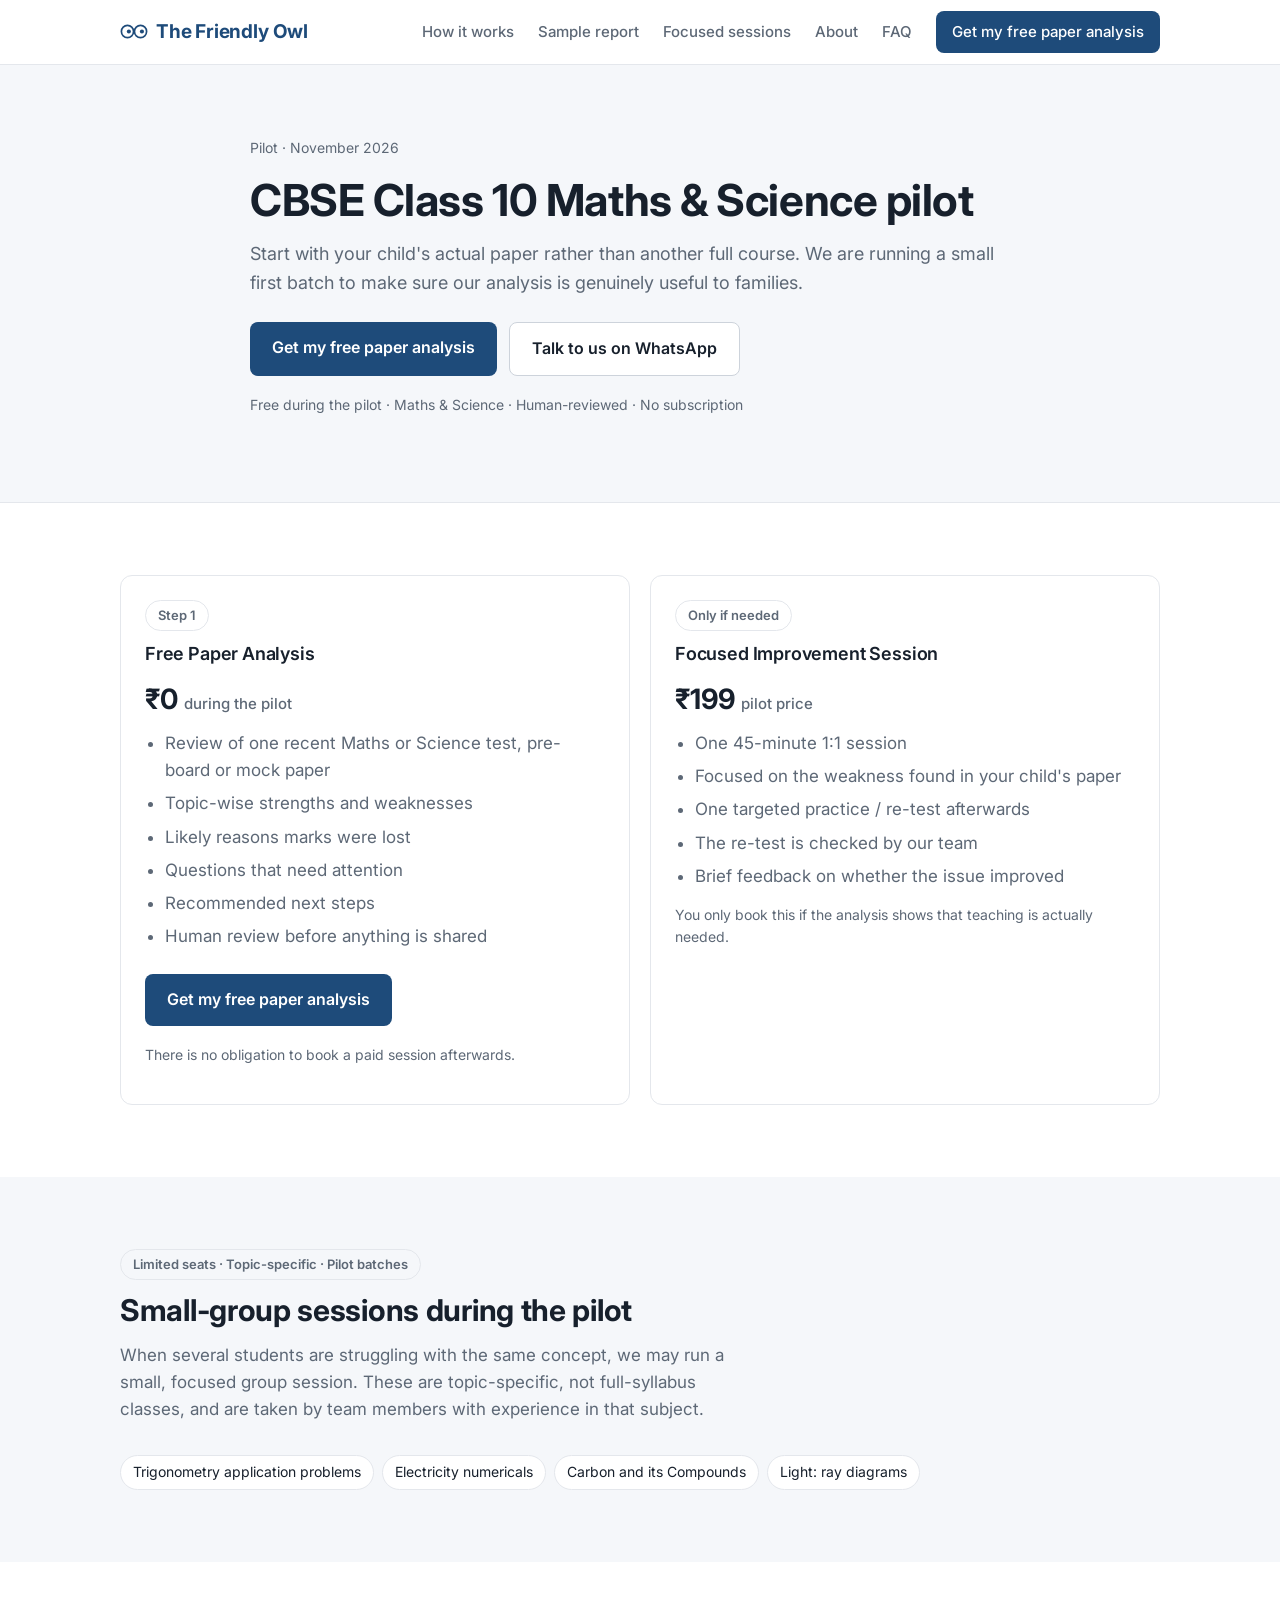
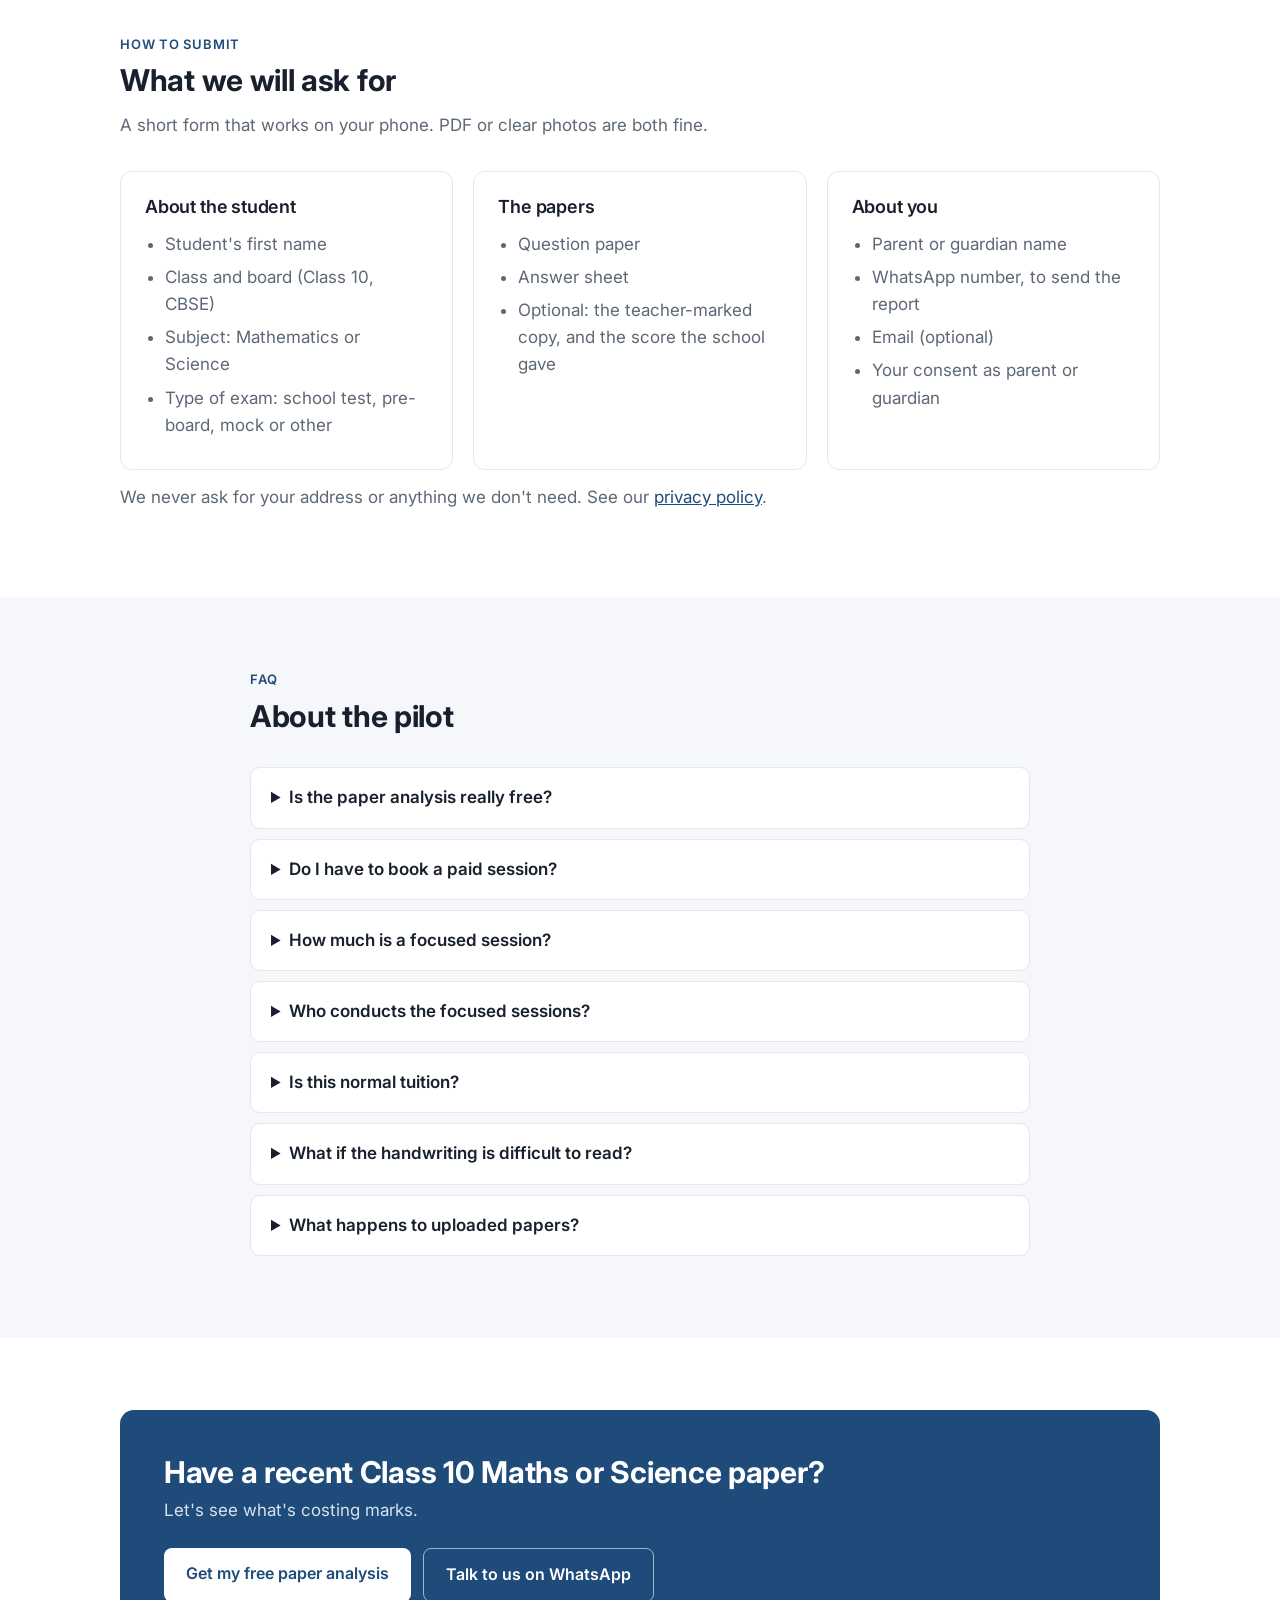
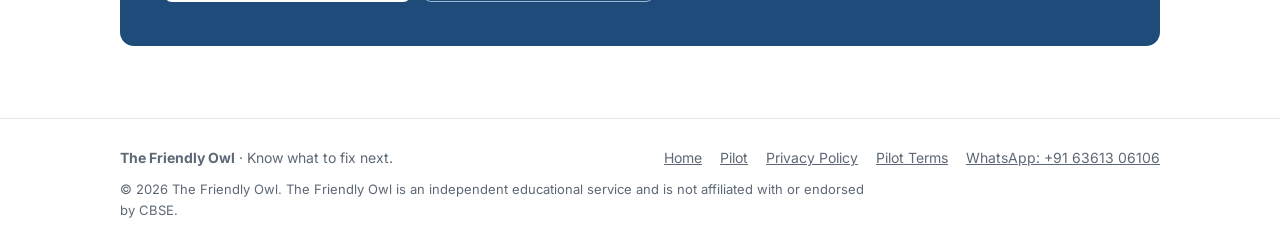
==== pilot.html @ 3ce5c3f9 "Show WhatsApp number in footer Co-Authored-By: Claude Opus 5.5 <noreply@anthropic.com> Claude-Sessio" ====
<!doctype html>
<html lang="en">
<head>
<meta charset="utf-8">
<meta name="viewport" content="width=device-width, initial-scale=1">
<title>CBSE Class 10 Pilot · The Friendly Owl</title>
<meta property="og:title" content="The Friendly Owl — CBSE Class 10 Maths &amp; Science pilot">
<meta property="og:description" content="Free human-reviewed paper analysis during the pilot, and a ₹199 focused session when teaching is needed.">
<meta name="twitter:card" content="summary">
<meta name="description" content="CBSE Class 10 Maths and Science pilot: free paper analysis, and a ₹199 focused improvement session when teaching is needed.">
<link rel="preconnect" href="https://fonts.googleapis.com">
<link href="https://fonts.googleapis.com/css2?family=Inter:wght@400;500;600;700&display=swap" rel="stylesheet">
<link rel="stylesheet" href="style.css">
</head>
<body>

<nav aria-label="Main">
  <div class="wrap">
    <a class="brand" href="index.html" aria-label="The Friendly Owl, home"><svg class="mark" viewBox="0 0 30 18" aria-hidden="true"><circle cx="8" cy="9" r="6.5"/><circle cx="22" cy="9" r="6.5"/><circle class="pupil" cx="9.5" cy="9" r="2.2"/><circle class="pupil" cx="23.5" cy="9" r="2.2"/></svg><span data-text="brand">The Friendly Owl</span></a>
    <div class="links">
      <a href="index.html#how">How it works</a>
      <a href="index.html#sample">Sample report</a>
      <a href="index.html#sessions">Focused sessions</a>
      <a href="index.html#about">About</a>
      <a href="index.html#faq">FAQ</a>
      <a class="btn btn-main" data-link="form" href="https://docs.google.com/forms/d/e/1FAIpQLSd7H9h8vQdZ05kHGxzQ58__gGJom7AU5RpTnGGtokOtcam-9w/viewform" target="_blank" rel="noopener">Get my free paper analysis</a>
    </div>
  </div>
</nav>

<header class="hero single">
  <div class="wrap">
    <div>
      <div class="meta">Pilot · November 2026</div>
      <h1>CBSE Class 10 Maths &amp; Science pilot</h1>
      <p class="lead">Start with your child's actual paper rather than another full course. We are running a small first batch to make sure our analysis is genuinely useful to families.</p>
      <div class="btns">
        <a class="btn btn-main" data-link="form" href="https://docs.google.com/forms/d/e/1FAIpQLSd7H9h8vQdZ05kHGxzQ58__gGJom7AU5RpTnGGtokOtcam-9w/viewform" target="_blank" rel="noopener">Get my free paper analysis</a>
        
        <a class="btn btn-plain" data-link="whatsapp" href="https://wa.me/916361306106">Talk to us on WhatsApp</a>
      </div>
      <p class="trustline">Free during the pilot · Maths &amp; Science · Human-reviewed · No subscription</p>
    </div>
  </div>
</header>

<section>
  <div class="wrap">
    <div class="grid" style="grid-template-columns:repeat(auto-fit,minmax(300px,1fr))">
      <div class="card offer">
        <span class="badge">Step 1</span>
        <h3>Free Paper Analysis</h3>
        <div class="price">₹0 <small>during the pilot</small></div>
        <ul>
          <li>Review of one recent Maths or Science test, pre-board or mock paper</li>
          <li>Topic-wise strengths and weaknesses</li>
          <li>Likely reasons marks were lost</li>
          <li>Questions that need attention</li>
          <li>Recommended next steps</li>
          <li>Human review before anything is shared</li>
        </ul>
        <div class="btns"><a class="btn btn-main" data-link="form" href="https://docs.google.com/forms/d/e/1FAIpQLSd7H9h8vQdZ05kHGxzQ58__gGJom7AU5RpTnGGtokOtcam-9w/viewform" target="_blank" rel="noopener">Get my free paper analysis</a></div>
        <p class="note">There is no obligation to book a paid session afterwards.</p>
      </div>
      <div class="card offer">
        <span class="badge">Only if needed</span>
        <h3>Focused Improvement Session</h3>
        <div class="price">₹199 <small>pilot price</small></div>
        <ul>
          <li>One 45-minute 1:1 session</li>
          <li>Focused on the weakness found in your child's paper</li>
          <li>One targeted practice / re-test afterwards</li>
          <li>The re-test is checked by our team</li>
          <li>Brief feedback on whether the issue improved</li>
        </ul>
        <p class="note">You only book this if the analysis shows that teaching is actually needed.</p>
      </div>
    </div>
  </div>
</section>

<section class="soft">
  <div class="wrap">
    <div class="section-head">
      <span class="badge">Limited seats · Topic-specific · Pilot batches</span>
      <h2>Small-group sessions during the pilot</h2>
      <p class="muted">When several students are struggling with the same concept, we may run a small, focused group session. These are topic-specific, not full-syllabus classes, and are taken by team members with experience in that subject.</p>
    </div>
    <div class="chips"><span>Trigonometry application problems</span><span>Electricity numericals</span><span>Carbon and its Compounds</span><span>Light: ray diagrams</span></div>
  </div>
</section>

<section>
  <div class="wrap">
    <div class="section-head">
      <div class="label">How to submit</div>
      <h2>What we will ask for</h2>
      <p class="muted">A short form that works on your phone. PDF or clear photos are both fine.</p>
    </div>
    <div class="grid" style="grid-template-columns:repeat(auto-fit,minmax(280px,1fr))">
      <div class="card"><h3>About the student</h3><ul><li>Student's first name</li><li>Class and board (Class 10, CBSE)</li><li>Subject: Mathematics or Science</li><li>Type of exam: school test, pre-board, mock or other</li></ul></div>
      <div class="card"><h3>The papers</h3><ul><li>Question paper</li><li>Answer sheet</li><li>Optional: the teacher-marked copy, and the score the school gave</li></ul></div>
      <div class="card"><h3>About you</h3><ul><li>Parent or guardian name</li><li>WhatsApp number, to send the report</li><li>Email (optional)</li><li>Your consent as parent or guardian</li></ul></div>
    </div>
    <p class="muted small" style="margin-top:14px">We never ask for your address or anything we don't need. See our <a href="privacy.html">privacy policy</a>.</p>
  </div>
</section>

<section id="faq" class="soft">
  <div class="wrap" style="max-width:820px">
    <div class="section-head">
      <div class="label">FAQ</div>
      <h2>About the pilot</h2>
    </div>
    <details><summary>Is the paper analysis really free?</summary><p>Yes. During the pilot, the first CBSE Class 10 Maths or Science paper analysis is free.</p></details>
    <details><summary>Do I have to book a paid session?</summary><p>No. The paper analysis is independent.</p></details>
    <details><summary>How much is a focused session?</summary><p>The pilot price is ₹199. It includes one 45-minute focused session and one targeted practice/re-test that we check afterwards.</p></details>
    <details><summary>Who conducts the focused sessions?</summary><p>Our focused sessions are conducted by members of The Friendly Owl mentoring team, who have several years of experience teaching Mathematics and Science.</p></details>
    <details><summary>Is this normal tuition?</summary><p>No. We start from the student's actual test performance and focus only on the areas that need help.</p></details>
    <details><summary>What if the handwriting is difficult to read?</summary><p>We review the page manually, or ask you for a clearer photo or scan.</p></details>
    <details><summary>What happens to uploaded papers?</summary><p>They are handled under our <a href="privacy.html">privacy policy</a>. You can ask us to delete them at any time.</p></details>
  </div>
</section>

<section>
  <div class="wrap">
    <div class="cta">
      <div><h2 style="margin-bottom:6px">Have a recent Class 10 Maths or Science paper?</h2><p>Let's see what's costing marks.</p></div>
      <div class="btns" style="margin:0">
        <a class="btn" data-link="form" href="https://docs.google.com/forms/d/e/1FAIpQLSd7H9h8vQdZ05kHGxzQ58__gGJom7AU5RpTnGGtokOtcam-9w/viewform" target="_blank" rel="noopener">Get my free paper analysis</a>
        <a class="btn btn-plain on-dark" data-link="whatsapp" href="https://wa.me/916361306106">Talk to us on WhatsApp</a>
      </div>
    </div>
  </div>
</section>

<footer>
  <div class="wrap">
    <span><strong data-text="brand">The Friendly Owl</strong> · Know what to fix next.</span>
    <span class="footlinks"><a href="index.html">Home</a><a href="pilot.html">Pilot</a><a href="privacy.html">Privacy Policy</a><a href="terms.html">Pilot Terms</a><a data-link="whatsapp" href="https://wa.me/916361306106">WhatsApp: +91 63613 06106</a></span>
    <span class="legal">© 2026 <span data-text="brand">The Friendly Owl</span>. <span class="disclaimer">The Friendly Owl is an independent educational service and is not affiliated with or endorsed by CBSE.</span></span>
  </div>
</footer>

<a class="wa-float" data-link="whatsapp" href="https://wa.me/916361306106">WhatsApp us</a>

<script src="config.js"></script>
</body>
</html>
---- style.css ----
/* Shared styles for every page of The Friendly Owl */
:root{
  --ink:#17202c; --muted:#5d6876; --line:#e4e7ec; --bg:#ffffff; --soft:#f5f7fa;
  --accent:#1e4b7a; --accent-dark:#163a60; --accent-soft:#e9f0f7;
  --good:#2f7d4f; --ok:#9a6b12; --weak:#b0413e;
}
*{box-sizing:border-box}
html{scroll-behavior:smooth}
body{margin:0;background:var(--bg);color:var(--ink);font-family:Inter,system-ui,-apple-system,"Segoe UI",Roboto,sans-serif;font-size:17px;line-height:1.6}
a{color:var(--accent)}
.wrap{max-width:1080px;margin:0 auto;padding:0 20px}
h1,h2,h3{line-height:1.25;margin:0 0 12px;letter-spacing:-.01em}
h1{font-size:clamp(30px,4.4vw,44px);font-weight:700}
h2{font-size:clamp(24px,3vw,30px);font-weight:700}
h3{font-size:18px;font-weight:600}
p{margin:0 0 14px}
.muted{color:var(--muted)}
section{padding:72px 0}
.soft{background:var(--soft)}
.section-head{max-width:640px;margin-bottom:32px}
.label{font-size:13px;font-weight:600;letter-spacing:.06em;text-transform:uppercase;color:var(--accent);margin-bottom:8px}

.btn{display:inline-block;padding:13px 22px;border-radius:8px;text-decoration:none;font-weight:600;font-size:16px}
.btn-main{background:var(--accent);color:#fff}
.btn-main:hover{background:var(--accent-dark)}
.btn-plain{border:1px solid #cdd3db;color:var(--ink);background:#fff}
.btn-plain:hover{border-color:var(--ink)}
.btns{display:flex;gap:12px;flex-wrap:wrap;margin:24px 0 18px}

.grid{display:grid;gap:20px}
.g3{grid-template-columns:repeat(auto-fit,minmax(260px,1fr))}
.g4{grid-template-columns:repeat(auto-fit,minmax(220px,1fr))}
.card{background:#fff;border:1px solid var(--line);border-radius:12px;padding:24px}
.card ul{padding-left:20px;margin:8px 0 0}
.card li{margin-bottom:6px;color:var(--muted)}

/* announcement banner (edit text on each page) */
.banner{background:var(--accent);color:#fff;font-size:15px;text-align:center;padding:10px 20px}
.banner a{color:#fff;font-weight:600}

/* nav */
nav{position:sticky;top:0;z-index:10;background:rgba(255,255,255,.97);border-bottom:1px solid var(--line)}
nav .wrap{display:flex;align-items:center;justify-content:space-between;height:64px}
.brand{font-weight:700;font-size:19px;color:var(--ink);text-decoration:none}
.brand span{color:var(--accent)}
.links{display:flex;align-items:center;gap:24px}
.links a{color:var(--muted);text-decoration:none;font-size:15px;font-weight:500}
.links a.active{color:var(--ink)}
.links a.btn{color:#fff;padding:9px 16px}
@media(max-width:780px){.links a:not(.btn){display:none}}

/* hero */
.hero{padding:72px 0;background:var(--soft);border-bottom:1px solid var(--line)}
.hero .wrap{display:grid;grid-template-columns:1.1fr .9fr;gap:48px;align-items:center}
.hero.single .wrap{grid-template-columns:1fr;max-width:820px}
@media(max-width:880px){.hero .wrap{grid-template-columns:1fr}}
.hero .meta{font-size:14px;color:var(--muted);margin-bottom:14px}
.hero .lead{font-size:18px;color:var(--muted)}
.assure{display:flex;flex-wrap:wrap;gap:8px 20px;font-size:14px;color:var(--muted)}
.assure span::before{content:"✓ ";color:var(--good);font-weight:700}

/* example report */
.report{background:#fff;border:1px solid var(--line);border-radius:12px;overflow:hidden}
.report .head{padding:16px 20px;border-bottom:1px solid var(--line);display:flex;justify-content:space-between;align-items:baseline}
.report .head small{color:var(--muted)}
.report table{width:100%;border-collapse:collapse;font-size:14px}
.report td{padding:11px 20px;border-bottom:1px solid var(--line)}
.report tr:last-child td{border-bottom:0}
.report .foot{padding:14px 20px;background:var(--soft);font-size:14px;border-top:1px solid var(--line)}
.lvl{font-size:12px;font-weight:600;padding:2px 9px;border-radius:999px;white-space:nowrap}
.l-good{background:#e6f2ea;color:var(--good)}
.l-ok{background:#f7efdc;color:var(--ok)}
.l-weak{background:#f6e3e2;color:var(--weak)}

/* steps */
.step .n{width:34px;height:34px;border-radius:50%;background:var(--accent-soft);color:var(--accent);display:grid;place-items:center;font-weight:700;margin-bottom:14px}

/* programme card on home */
.programme{display:flex;justify-content:space-between;align-items:center;gap:24px;flex-wrap:wrap;border-left:4px solid var(--accent)}
.tag{display:inline-block;font-size:12px;font-weight:600;color:var(--accent);background:var(--accent-soft);padding:3px 10px;border-radius:999px;margin-bottom:10px}

/* pricing */
.price{font-size:28px;font-weight:700;margin:4px 0 10px}
.price small{font-size:15px;color:var(--muted);font-weight:500}

/* team */
.person{text-align:center}
.person img,.person .photo{width:104px;height:104px;border-radius:50%;object-fit:cover;margin:0 auto 14px;display:block}
.person .photo{background:#e9ecf0;color:#8a93a0;display:grid;place-items:center;font-size:13px}
.person .role{display:block;color:var(--muted);font-size:14px;margin-bottom:10px}
.person p{font-size:15px;color:var(--muted);margin:0}

/* faq */
details{background:#fff;border:1px solid var(--line);border-radius:10px;padding:16px 20px;margin-bottom:10px}
summary{font-weight:600;cursor:pointer}
details p{margin:10px 0 0;color:var(--muted)}

/* cta */
.cta{background:var(--accent);color:#fff;border-radius:14px;padding:44px;display:flex;justify-content:space-between;align-items:center;gap:24px;flex-wrap:wrap}
.cta p{color:#d6e2ee;margin:0}
.cta .btn{background:#fff;color:var(--accent)}

footer{border-top:1px solid var(--line);padding:28px 0;font-size:14px;color:var(--muted)}
footer .wrap{display:flex;justify-content:space-between;flex-wrap:wrap;gap:10px}
footer a{color:var(--muted)}

/* ---- v4 additions ---- */
.trustline{font-size:14px;color:var(--muted);margin-top:4px}
.illus{font-size:12px;color:var(--muted);background:var(--soft);border:1px solid var(--line);padding:2px 8px;border-radius:999px;white-space:nowrap}
.review{background:#fff;border:1px solid var(--line);border-radius:14px;padding:22px;box-shadow:0 12px 32px -18px rgba(23,32,44,.25)}
.review .top{display:flex;justify-content:space-between;align-items:center;gap:10px;margin-bottom:14px}
.review .score{display:flex;align-items:baseline;gap:10px;padding:12px 0;border-top:1px solid var(--line);border-bottom:1px solid var(--line);margin-bottom:12px}
.review .score b{font-size:30px}
.review h4{font-size:13px;text-transform:uppercase;letter-spacing:.05em;color:var(--muted);margin:12px 0 6px}
.review ul{list-style:none;padding:0;margin:0;font-size:15px}
.review li{padding:3px 0}
.ok-i{color:var(--good);font-weight:700;margin-right:6px}
.warn-i{color:var(--ok);font-weight:700;margin-right:6px}
.lost{display:grid;grid-template-columns:1fr auto;gap:4px 12px;font-size:15px}
.lost span:nth-child(even){font-weight:600;text-align:right}
.priority{margin-top:14px;padding:10px 12px;background:var(--accent-soft);border-radius:8px;font-size:15px}

.loop{display:grid;grid-template-columns:repeat(4,1fr);gap:0;margin:36px 0 8px;position:relative}
.loop .node{text-align:center;position:relative}
.loop .dot{width:56px;height:56px;border-radius:50%;background:#fff;border:2px solid var(--accent);color:var(--accent);display:grid;place-items:center;font-weight:700;margin:0 auto 10px;position:relative;z-index:1}
.loop .node:not(:last-child)::after{content:"";position:absolute;top:28px;left:calc(50% + 28px);right:calc(-50% + 28px);border-top:2px solid var(--accent)}
.loop .node strong{display:block}
.loop .node span{font-size:14px;color:var(--muted)}
.loopback{text-align:center;font-size:14px;color:var(--accent);margin-top:6px}
.loopback::before{content:"↺ "}
@media(max-width:640px){.loop{grid-template-columns:1fr 1fr;row-gap:24px}.loop .node::after{display:none}}

.samples{display:grid;grid-template-columns:1fr 1fr;gap:20px}
@media(max-width:820px){.samples{grid-template-columns:1fr}}
.sample h3{display:flex;justify-content:space-between;align-items:center;gap:8px}
.sample dl{margin:0}
.sample dt{font-size:13px;text-transform:uppercase;letter-spacing:.05em;color:var(--muted);margin-top:14px}
.sample dd{margin:4px 0 0}
.sample dd ul{margin:0;padding-left:18px}

.compare{display:grid;grid-template-columns:1fr 1fr;gap:20px}
@media(max-width:640px){.compare{grid-template-columns:1fr}}
.compare .card.us{border:2px solid var(--accent)}
.compare ul{list-style:none;padding:0}
.compare li{padding:6px 0;border-bottom:1px solid var(--line);color:var(--ink)}
.compare li:last-child{border-bottom:0}

.offer .price{margin-bottom:4px}
.offer .note{font-size:14px;color:var(--muted);margin-top:14px}
.badge{display:inline-block;font-size:13px;font-weight:600;color:var(--muted);border:1px solid var(--line);padding:4px 12px;border-radius:999px;margin-bottom:12px}
.chips{display:flex;flex-wrap:wrap;gap:8px;margin-top:12px}
.chips span{background:#fff;border:1px solid var(--line);border-radius:999px;padding:5px 12px;font-size:14px}

.profile{text-align:left}
.profile .photo,.profile img{margin:0 0 14px}
.profile dl{margin:10px 0 0;font-size:15px}
.profile dt{color:var(--muted);font-size:13px;margin-top:8px}
.profile dd{margin:2px 0 0}

.note-card{border-left:4px solid var(--accent)}
.legal{max-width:760px}
.legal h2{font-size:22px;margin-top:32px}
.footlinks a{margin-left:16px}
.wa-float{position:fixed;right:16px;bottom:16px;background:#1f8f4e;color:#fff;text-decoration:none;font-weight:600;font-size:15px;padding:11px 16px;border-radius:999px;box-shadow:0 6px 18px rgba(0,0,0,.18);z-index:20}
@media(min-width:900px){.wa-float{display:none}}
.profile .photo{width:96px;height:96px;border-radius:50%;background:#e9ecf0;color:#8a93a0;display:grid;place-items:center;font-size:13px}
.profile img{width:96px;height:96px;border-radius:50%;object-fit:cover;display:block}
.profile .role{display:block;color:var(--muted);font-size:14px}

/* ---- edit 2 ---- */
[hidden]{display:none!important}
a:focus-visible,button:focus-visible,summary:focus-visible{outline:3px solid #f0b429;outline-offset:2px;border-radius:6px}
.timeline{display:grid;grid-template-columns:repeat(4,1fr);gap:16px;position:relative;margin-top:8px}
.timeline .stage{position:relative;padding-top:58px}
.timeline .stage .dot{position:absolute;top:0;left:0;width:44px;height:44px;border-radius:50%;background:#fff;border:2px solid var(--accent);color:var(--accent);display:grid;place-items:center;font-weight:700;z-index:1}
.timeline .stage:not(:last-child)::before{content:"";position:absolute;top:21px;left:44px;right:-16px;border-top:2px solid var(--accent)}
.timeline .stage:not(:last-child)::after{content:"";position:absolute;top:16px;right:-16px;border:6px solid transparent;border-left:9px solid var(--accent)}
.timeline h3{font-size:15px;letter-spacing:.06em;text-transform:uppercase;color:var(--accent)}
.timeline p{color:var(--muted);font-size:16px}
@media(max-width:760px){
  .timeline{grid-template-columns:1fr;gap:0}
  .timeline .stage{padding:0 0 24px 62px}
  .timeline .stage .dot{top:0}
  .timeline .stage:not(:last-child)::before{top:44px;bottom:0;left:21px;right:auto;border-top:0;border-left:2px solid var(--accent)}
  .timeline .stage:not(:last-child)::after{display:none}
}
.getlist{display:grid;grid-template-columns:repeat(auto-fit,minmax(240px,1fr));gap:10px 24px;list-style:none;padding:0;margin:0 0 20px}
.getlist li{padding-left:28px;position:relative}
.getlist li::before{content:"✓";position:absolute;left:0;color:var(--good);font-weight:700}
.review .next{margin-top:8px;font-size:15px}
.session-wrap{display:grid;grid-template-columns:1.2fr .8fr;gap:28px;align-items:start}
@media(max-width:820px){.session-wrap{grid-template-columns:1fr}}
.session-card{max-width:420px}
.session-card .price{font-size:24px}
.mini{background:var(--soft);border:1px solid var(--line);border-radius:12px;padding:20px;margin-top:24px}
.mini h3{font-size:17px}
.mentor .exp{font-weight:600;margin:6px 0 2px}
.mentor .meta2{font-size:14px;color:var(--muted)}
.closing h2{max-width:640px}
.reqlist{columns:2;column-gap:32px;padding-left:20px}
@media(max-width:640px){.reqlist{columns:1}}
.btn.on-dark{background:transparent;color:#fff;border-color:#9fb6cf}
.brand{letter-spacing:-.01em}
.brand{white-space:nowrap}
@media(max-width:480px){.links a.btn{font-size:13px;padding:8px 11px;white-space:nowrap}.brand{font-size:17px}}

/* Edit 3: The Friendly Owl */
.brand{display:inline-flex;align-items:center;gap:8px}
.brand .mark{width:28px;height:17px;flex:none}
.brand .mark circle{fill:none;stroke:var(--accent);stroke-width:1.8}
.brand .mark circle.pupil{fill:var(--accent);stroke:none}
.profile .photo{background:var(--accent-soft);color:var(--accent);font-size:26px;font-weight:600;letter-spacing:.02em}
.profile .exp{font-weight:600;color:var(--ink)}
.combined{margin-top:18px;font-weight:600;color:var(--ink)}
footer .legal{flex-basis:100%;font-size:13px}
footer .disclaimer{display:inline}
@media(max-width:480px){.brand .mark{width:22px;height:14px}.brand{gap:6px;font-size:16px}}
footer .footlinks{display:flex;flex-wrap:wrap;gap:6px 18px}
footer .footlinks a{margin:0;white-space:nowrap}
@media(max-width:480px){footer{padding-bottom:84px}}
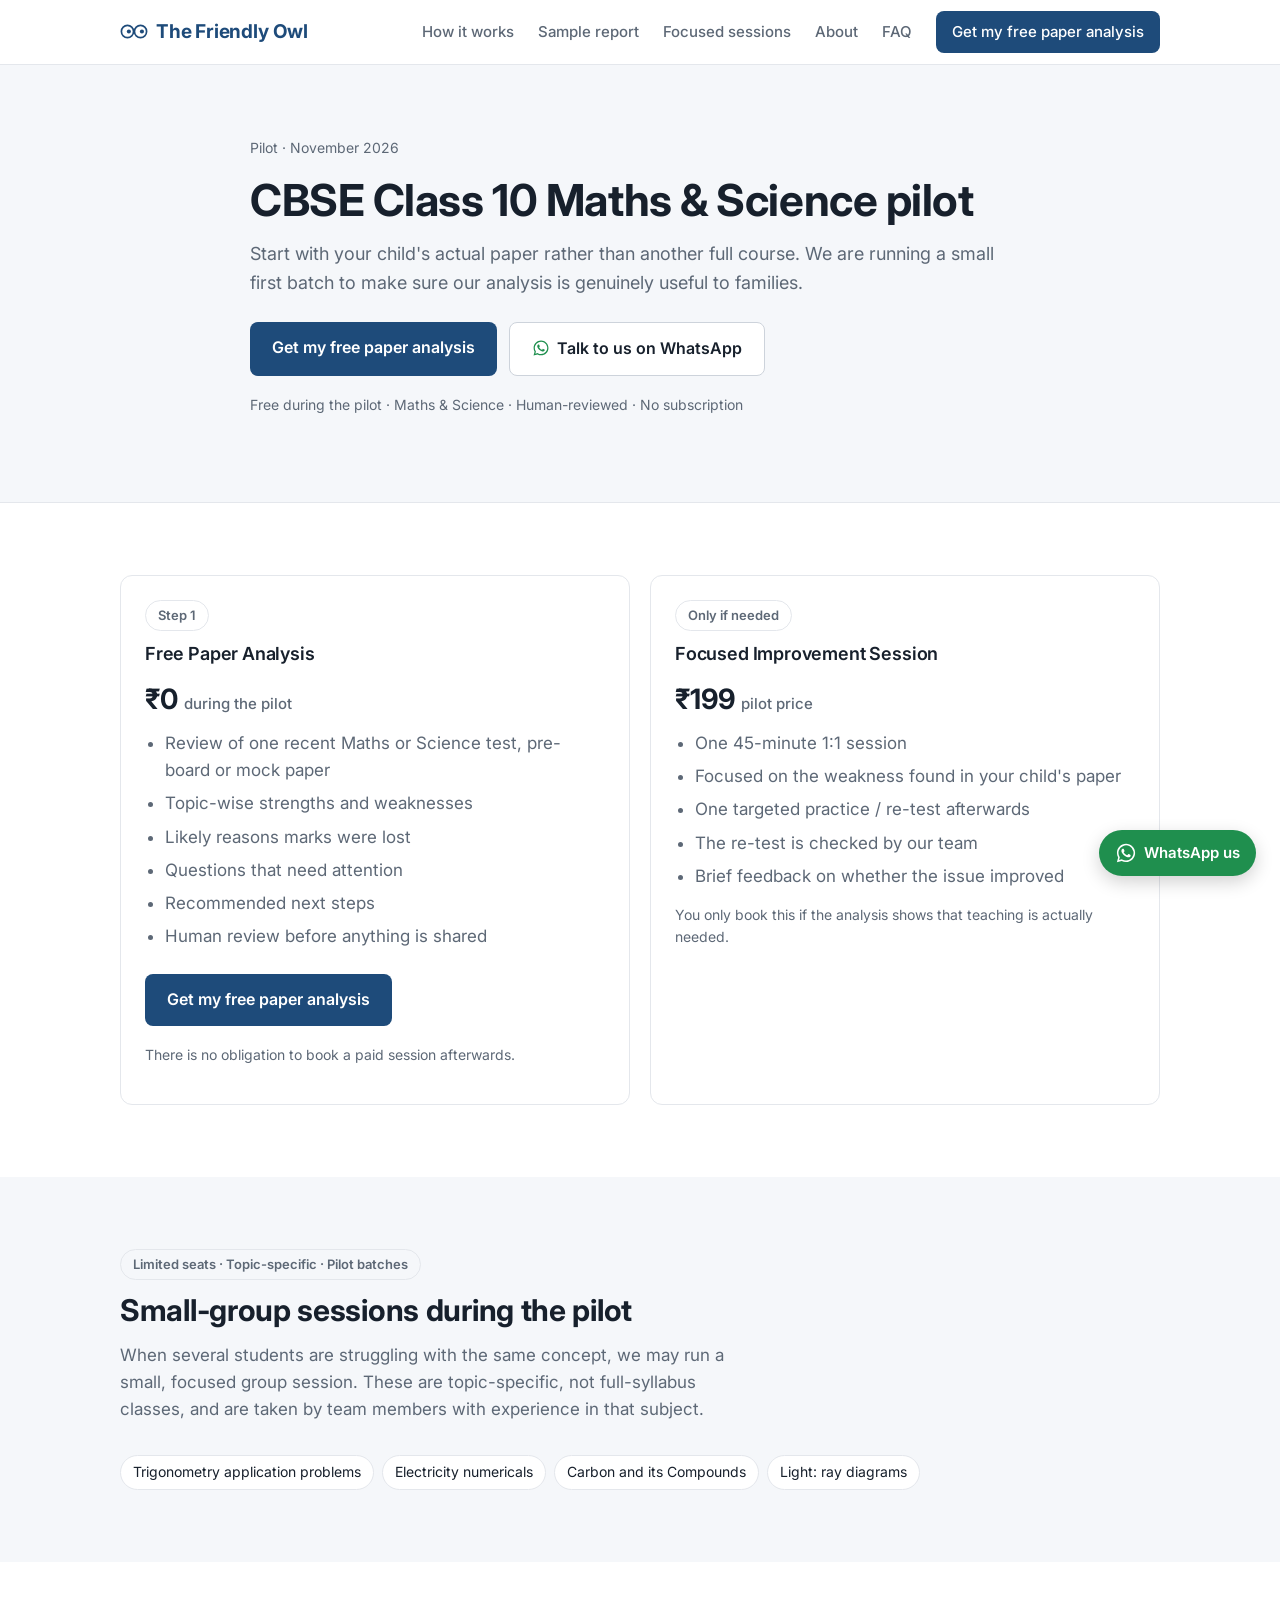
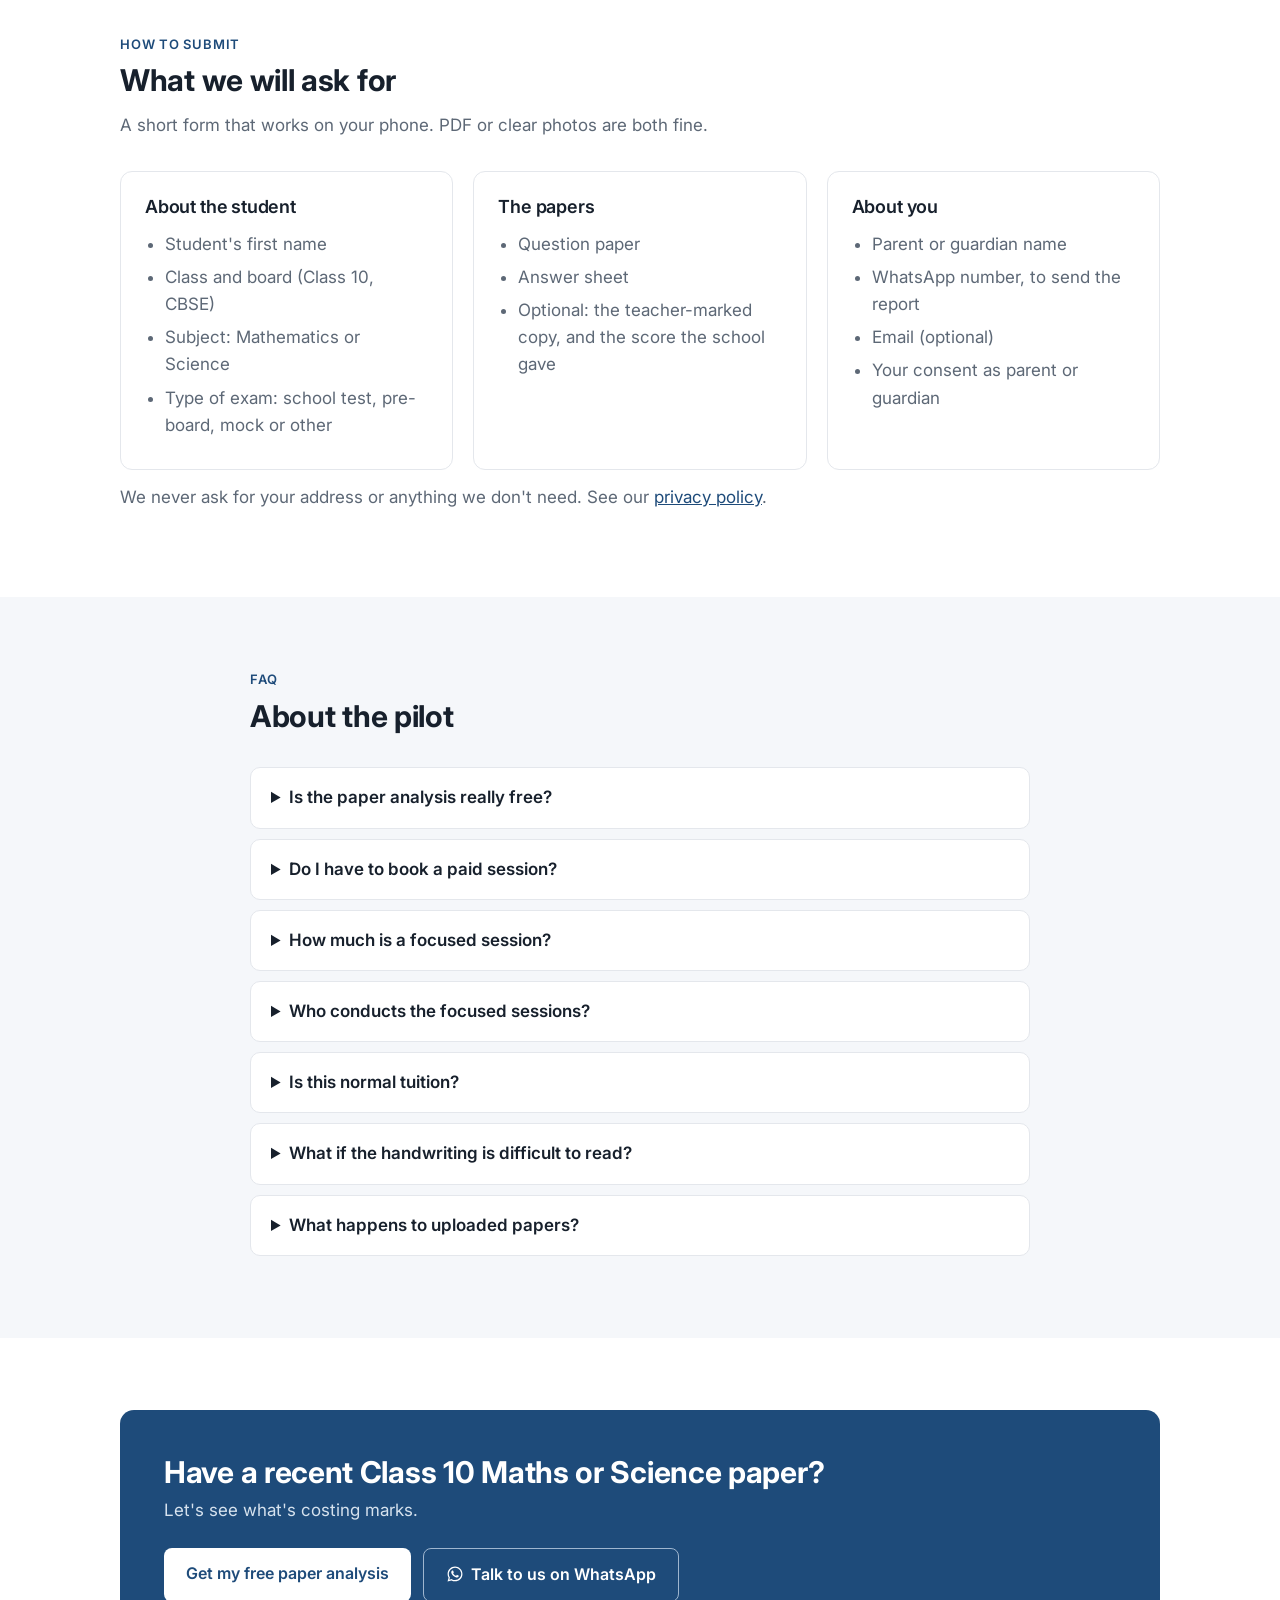
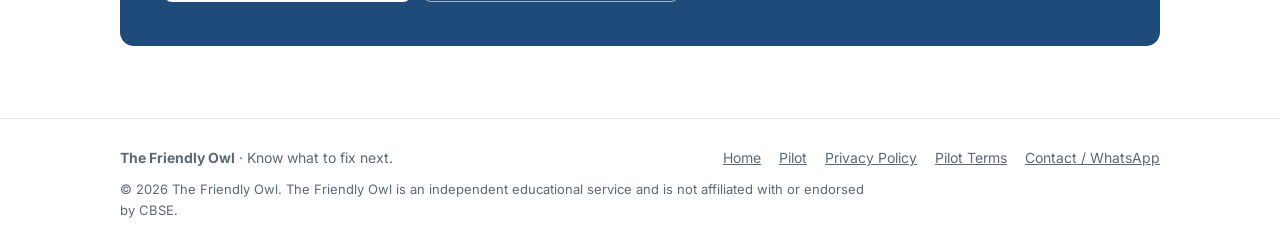
==== commit 3c1522ee: "Add WhatsApp icon to buttons; show floating WhatsApp button on desktop too Footer goes back to 'Cont" ====
--- a/pilot.html
+++ b/pilot.html
@@ -37,7 +37,7 @@
       <div class="btns">
         <a class="btn btn-main" data-link="form" href="https://docs.google.com/forms/d/e/1FAIpQLSd7H9h8vQdZ05kHGxzQ58__gGJom7AU5RpTnGGtokOtcam-9w/viewform" target="_blank" rel="noopener">Get my free paper analysis</a>
         
-        <a class="btn btn-plain" data-link="whatsapp" href="https://wa.me/916361306106">Talk to us on WhatsApp</a>
+        <a class="btn btn-plain" data-link="whatsapp" href="https://wa.me/916361306106"><svg class="wa-ico" viewBox="0 0 24 24" aria-hidden="true"><path fill="currentColor" d="M12.04 2C6.58 2 2.13 6.45 2.13 11.91c0 1.75.46 3.45 1.32 4.95L2.05 22l5.25-1.38a9.9 9.9 0 0 0 4.74 1.21c5.46 0 9.91-4.45 9.91-9.91S17.5 2 12.04 2zm0 18.15a8.2 8.2 0 0 1-4.2-1.15l-.3-.18-3.12.82.83-3.04-.2-.31a8.24 8.24 0 1 1 6.99 3.86zm4.52-6.16c-.25-.12-1.47-.72-1.69-.81-.23-.08-.39-.12-.56.13-.16.25-.64.81-.79.97-.14.17-.29.19-.54.06-.25-.12-1.05-.39-1.99-1.23-.74-.66-1.23-1.47-1.38-1.72-.14-.25-.02-.38.11-.51.11-.11.25-.29.37-.43.13-.15.17-.25.25-.42.08-.16.04-.31-.02-.43-.06-.12-.56-1.34-.76-1.84-.2-.48-.41-.42-.56-.43h-.48c-.17 0-.43.06-.66.31-.23.25-.87.85-.87 2.07 0 1.22.89 2.4 1.01 2.56.12.17 1.75 2.67 4.23 3.74.59.26 1.05.41 1.41.52.59.19 1.13.16 1.56.1.48-.07 1.47-.6 1.67-1.18.21-.58.21-1.07.14-1.18-.06-.1-.22-.16-.47-.28z"/></svg>Talk to us on WhatsApp</a>
       </div>
       <p class="trustline">Free during the pilot · Maths &amp; Science · Human-reviewed · No subscription</p>
     </div>
@@ -128,7 +128,7 @@
       <div><h2 style="margin-bottom:6px">Have a recent Class 10 Maths or Science paper?</h2><p>Let's see what's costing marks.</p></div>
       <div class="btns" style="margin:0">
         <a class="btn" data-link="form" href="https://docs.google.com/forms/d/e/1FAIpQLSd7H9h8vQdZ05kHGxzQ58__gGJom7AU5RpTnGGtokOtcam-9w/viewform" target="_blank" rel="noopener">Get my free paper analysis</a>
-        <a class="btn btn-plain on-dark" data-link="whatsapp" href="https://wa.me/916361306106">Talk to us on WhatsApp</a>
+        <a class="btn btn-plain on-dark" data-link="whatsapp" href="https://wa.me/916361306106"><svg class="wa-ico" viewBox="0 0 24 24" aria-hidden="true"><path fill="currentColor" d="M12.04 2C6.58 2 2.13 6.45 2.13 11.91c0 1.75.46 3.45 1.32 4.95L2.05 22l5.25-1.38a9.9 9.9 0 0 0 4.74 1.21c5.46 0 9.91-4.45 9.91-9.91S17.5 2 12.04 2zm0 18.15a8.2 8.2 0 0 1-4.2-1.15l-.3-.18-3.12.82.83-3.04-.2-.31a8.24 8.24 0 1 1 6.99 3.86zm4.52-6.16c-.25-.12-1.47-.72-1.69-.81-.23-.08-.39-.12-.56.13-.16.25-.64.81-.79.97-.14.17-.29.19-.54.06-.25-.12-1.05-.39-1.99-1.23-.74-.66-1.23-1.47-1.38-1.72-.14-.25-.02-.38.11-.51.11-.11.25-.29.37-.43.13-.15.17-.25.25-.42.08-.16.04-.31-.02-.43-.06-.12-.56-1.34-.76-1.84-.2-.48-.41-.42-.56-.43h-.48c-.17 0-.43.06-.66.31-.23.25-.87.85-.87 2.07 0 1.22.89 2.4 1.01 2.56.12.17 1.75 2.67 4.23 3.74.59.26 1.05.41 1.41.52.59.19 1.13.16 1.56.1.48-.07 1.47-.6 1.67-1.18.21-.58.21-1.07.14-1.18-.06-.1-.22-.16-.47-.28z"/></svg>Talk to us on WhatsApp</a>
       </div>
     </div>
   </div>
@@ -137,12 +137,12 @@
 <footer>
   <div class="wrap">
     <span><strong data-text="brand">The Friendly Owl</strong> · Know what to fix next.</span>
-    <span class="footlinks"><a href="index.html">Home</a><a href="pilot.html">Pilot</a><a href="privacy.html">Privacy Policy</a><a href="terms.html">Pilot Terms</a><a data-link="whatsapp" href="https://wa.me/916361306106">WhatsApp: +91 63613 06106</a></span>
+    <span class="footlinks"><a href="index.html">Home</a><a href="pilot.html">Pilot</a><a href="privacy.html">Privacy Policy</a><a href="terms.html">Pilot Terms</a><a data-link="whatsapp" href="https://wa.me/916361306106">Contact / WhatsApp</a></span>
     <span class="legal">© 2026 <span data-text="brand">The Friendly Owl</span>. <span class="disclaimer">The Friendly Owl is an independent educational service and is not affiliated with or endorsed by CBSE.</span></span>
   </div>
 </footer>
 
-<a class="wa-float" data-link="whatsapp" href="https://wa.me/916361306106">WhatsApp us</a>
+<a class="wa-float" data-link="whatsapp" href="https://wa.me/916361306106" aria-label="Chat with us on WhatsApp"><svg class="wa-ico" viewBox="0 0 24 24" aria-hidden="true"><path fill="currentColor" d="M12.04 2C6.58 2 2.13 6.45 2.13 11.91c0 1.75.46 3.45 1.32 4.95L2.05 22l5.25-1.38a9.9 9.9 0 0 0 4.74 1.21c5.46 0 9.91-4.45 9.91-9.91S17.5 2 12.04 2zm0 18.15a8.2 8.2 0 0 1-4.2-1.15l-.3-.18-3.12.82.83-3.04-.2-.31a8.24 8.24 0 1 1 6.99 3.86zm4.52-6.16c-.25-.12-1.47-.72-1.69-.81-.23-.08-.39-.12-.56.13-.16.25-.64.81-.79.97-.14.17-.29.19-.54.06-.25-.12-1.05-.39-1.99-1.23-.74-.66-1.23-1.47-1.38-1.72-.14-.25-.02-.38.11-.51.11-.11.25-.29.37-.43.13-.15.17-.25.25-.42.08-.16.04-.31-.02-.43-.06-.12-.56-1.34-.76-1.84-.2-.48-.41-.42-.56-.43h-.48c-.17 0-.43.06-.66.31-.23.25-.87.85-.87 2.07 0 1.22.89 2.4 1.01 2.56.12.17 1.75 2.67 4.23 3.74.59.26 1.05.41 1.41.52.59.19 1.13.16 1.56.1.48-.07 1.47-.6 1.67-1.18.21-.58.21-1.07.14-1.18-.06-.1-.22-.16-.47-.28z"/></svg><span>WhatsApp us</span></a>
 
 <script src="config.js"></script>
 </body>
--- a/style.css
+++ b/style.css
@@ -162,7 +162,7 @@
 .legal h2{font-size:22px;margin-top:32px}
 .footlinks a{margin-left:16px}
 .wa-float{position:fixed;right:16px;bottom:16px;background:#1f8f4e;color:#fff;text-decoration:none;font-weight:600;font-size:15px;padding:11px 16px;border-radius:999px;box-shadow:0 6px 18px rgba(0,0,0,.18);z-index:20}
-@media(min-width:900px){.wa-float{display:none}}
+
 .profile .photo{width:96px;height:96px;border-radius:50%;background:#e9ecf0;color:#8a93a0;display:grid;place-items:center;font-size:13px}
 .profile img{width:96px;height:96px;border-radius:50%;object-fit:cover;display:block}
 .profile .role{display:block;color:var(--muted);font-size:14px}
@@ -218,3 +218,11 @@
 footer .footlinks{display:flex;flex-wrap:wrap;gap:6px 18px}
 footer .footlinks a{margin:0;white-space:nowrap}
 @media(max-width:480px){footer{padding-bottom:84px}}
+
+/* WhatsApp icon on buttons + floating button on every screen size */
+.wa-ico{width:18px;height:18px;flex:none;vertical-align:-3px;margin-right:7px;color:#1f8f4e}
+.btn .wa-ico{display:inline-block}
+.on-dark .wa-ico{color:#fff}
+.wa-float{display:inline-flex;align-items:center}
+.wa-float .wa-ico{color:#fff;width:22px;height:22px}
+@media(min-width:900px){.wa-float{right:24px;bottom:24px}}
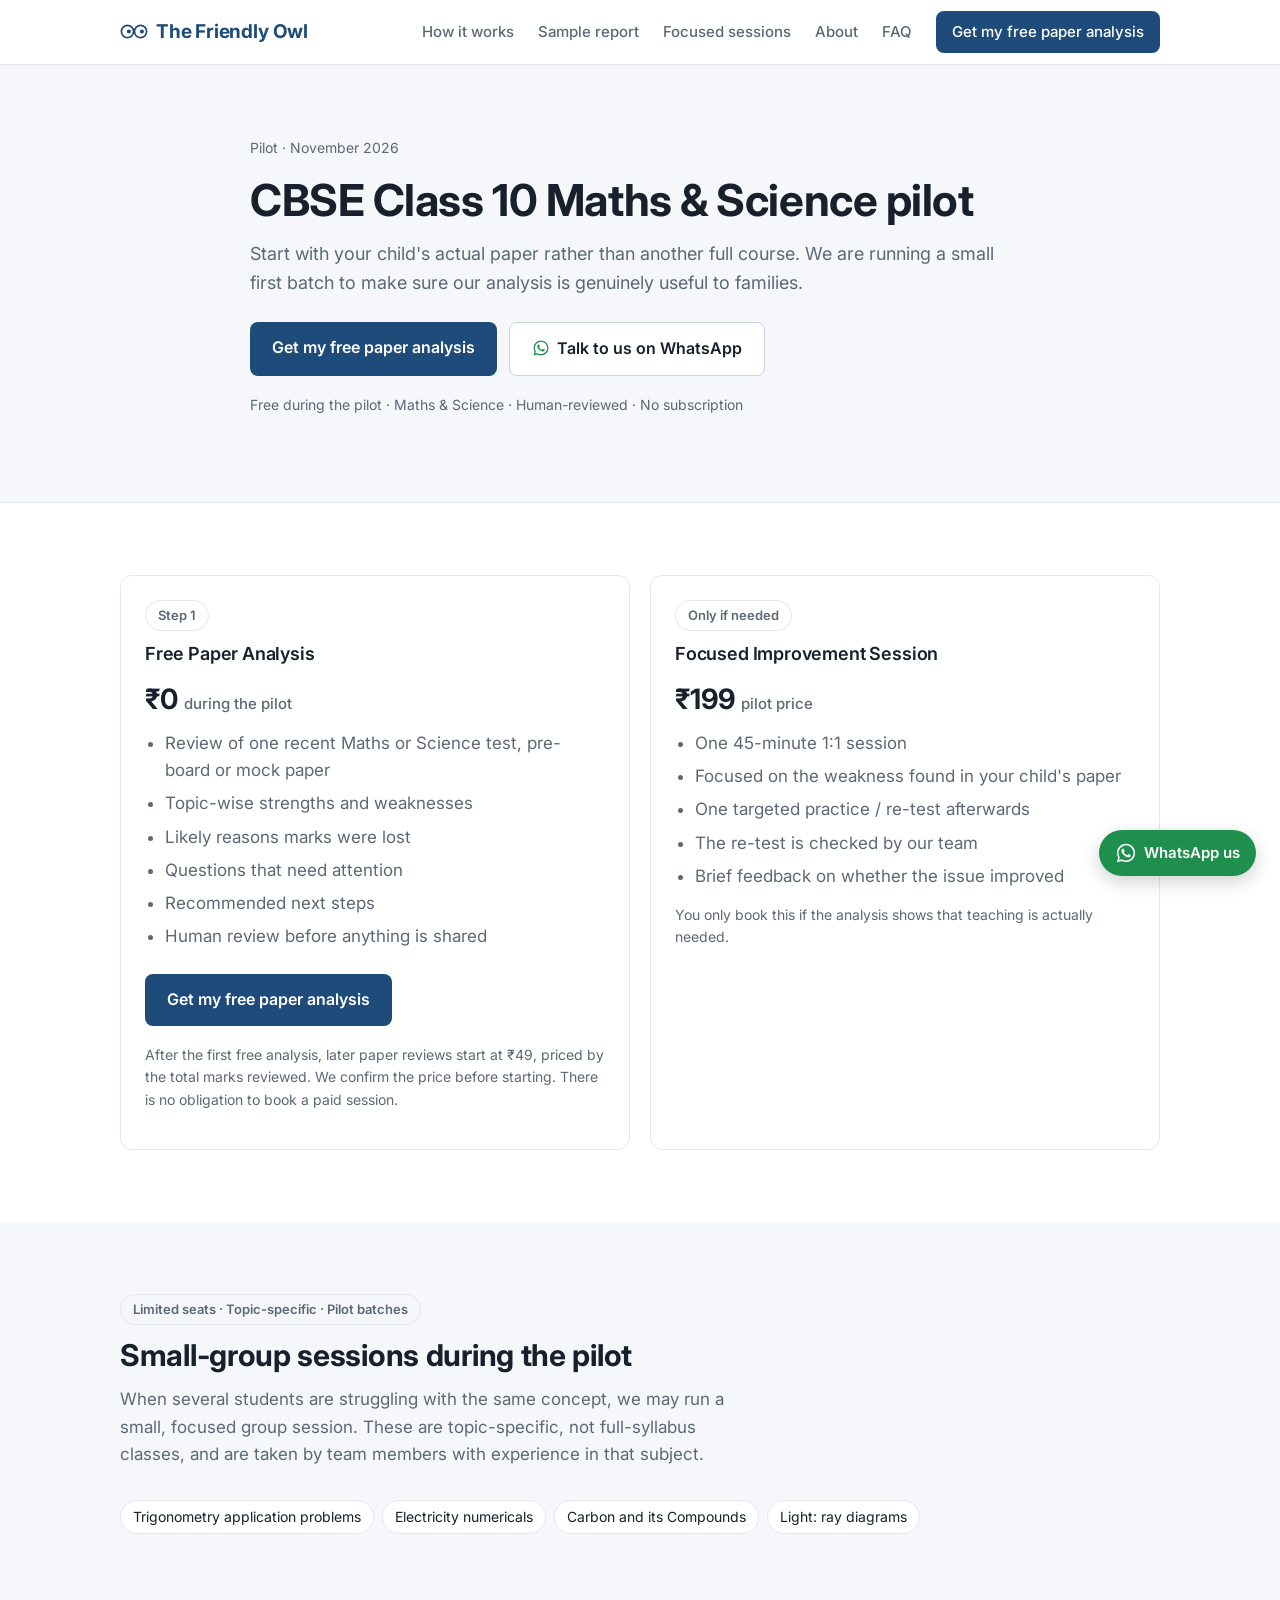
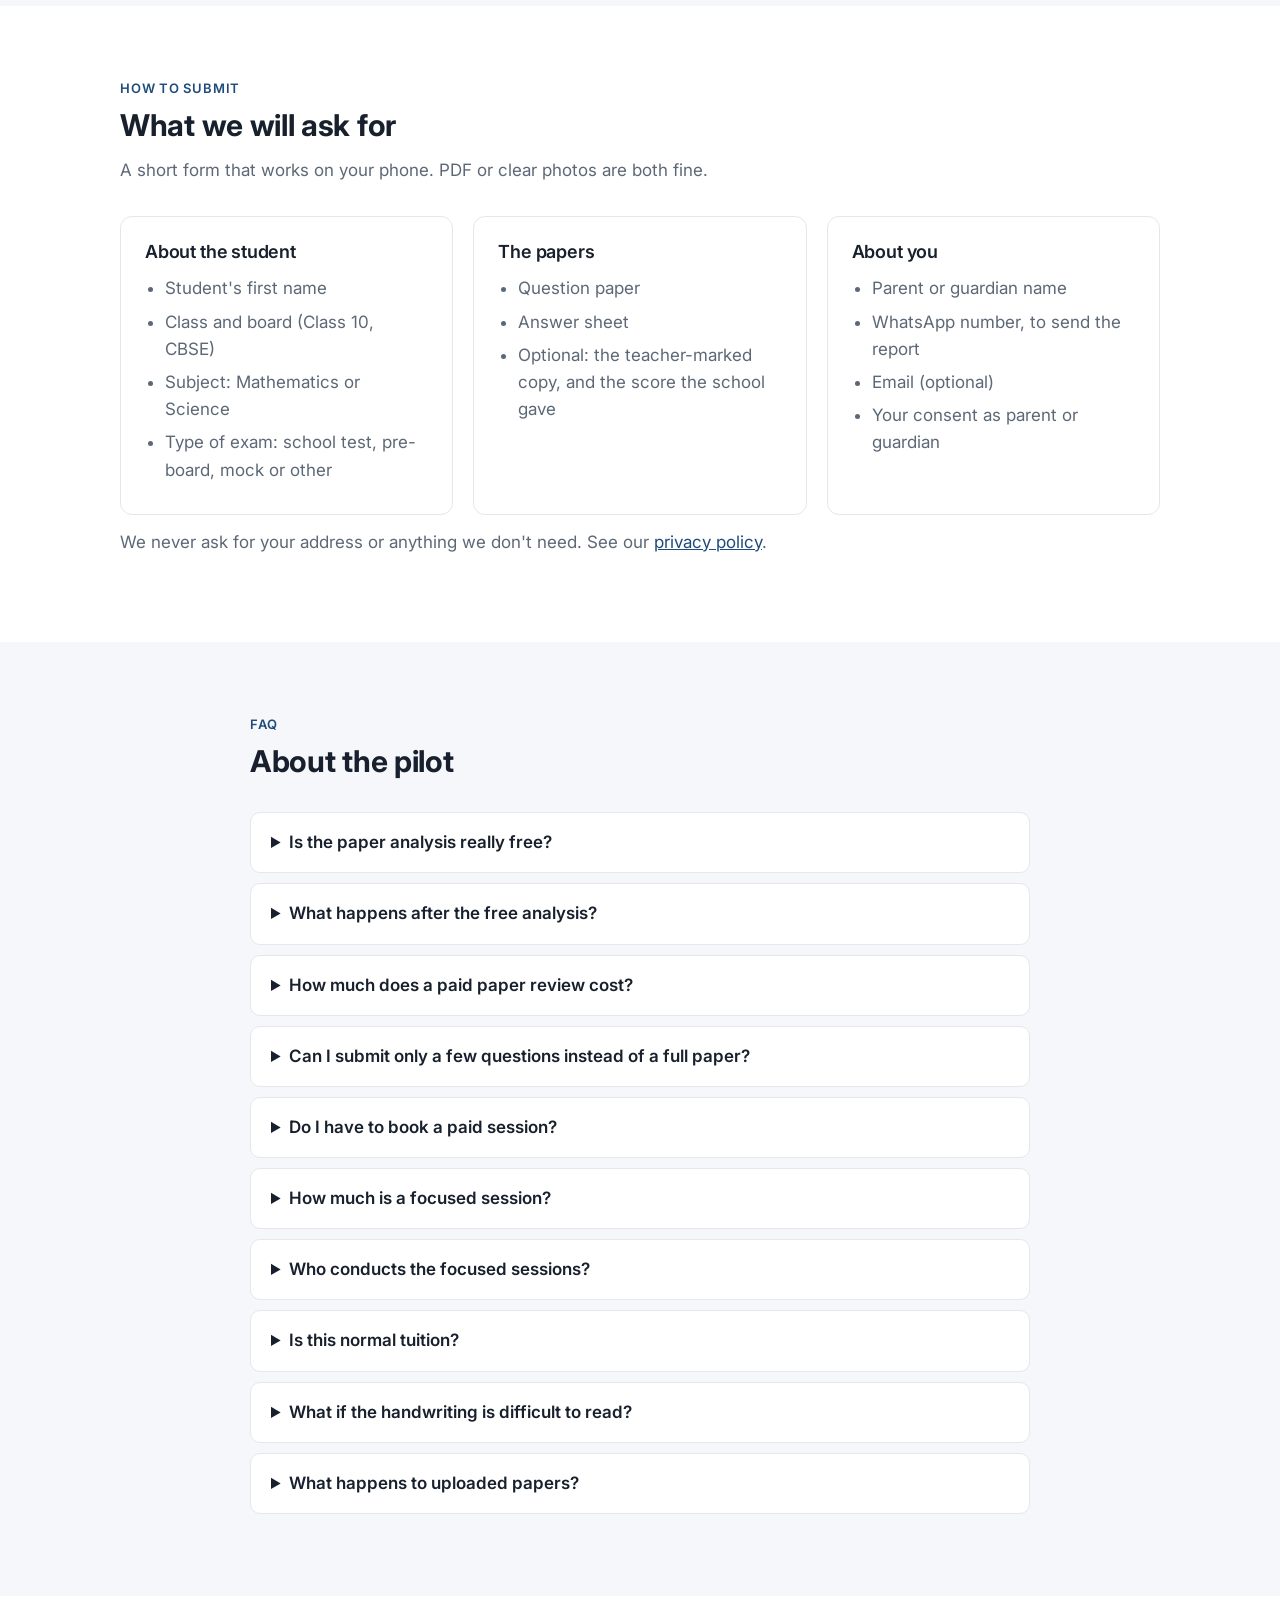
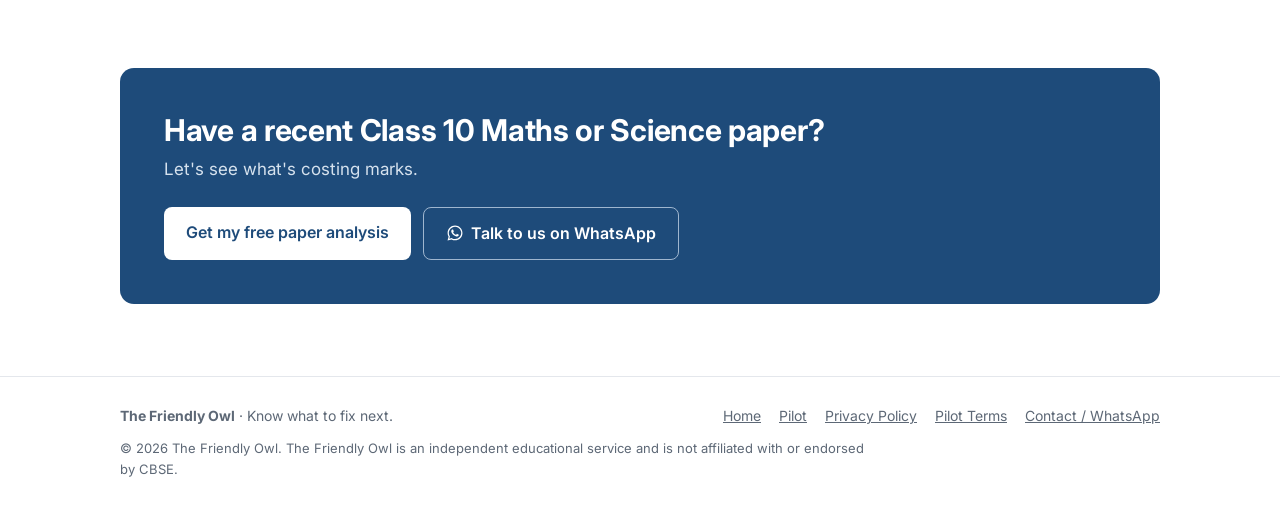
==== commit a11a1693: "Edit 4: paper review pricing by total marks, new mentor line, pricing FAQs - 'Your first paper analy" ====
--- a/pilot.html
+++ b/pilot.html
@@ -60,7 +60,7 @@
           <li>Human review before anything is shared</li>
         </ul>
         <div class="btns"><a class="btn btn-main" data-link="form" href="https://docs.google.com/forms/d/e/1FAIpQLSd7H9h8vQdZ05kHGxzQ58__gGJom7AU5RpTnGGtokOtcam-9w/viewform" target="_blank" rel="noopener">Get my free paper analysis</a></div>
-        <p class="note">There is no obligation to book a paid session afterwards.</p>
+        <p class="note">After the first free analysis, later paper reviews start at ₹49, priced by the total marks reviewed. We confirm the price before starting. There is no obligation to book a paid session.</p>
       </div>
       <div class="card offer">
         <span class="badge">Only if needed</span>
@@ -112,7 +112,10 @@
       <div class="label">FAQ</div>
       <h2>About the pilot</h2>
     </div>
-    <details><summary>Is the paper analysis really free?</summary><p>Yes. During the pilot, the first CBSE Class 10 Maths or Science paper analysis is free.</p></details>
+    <details><summary>Is the paper analysis really free?</summary><p>Yes. During the pilot, the first CBSE Class 10 Maths or Science paper analysis for a student is free.</p></details>
+    <details><summary>What happens after the free analysis?</summary><p>Subsequent paper reviews are paid and are priced based on the total marks being reviewed. Smaller tests cost less than full exam papers.</p></details>
+    <details><summary>How much does a paid paper review cost?</summary><p>Pilot pricing starts at ₹49 for shorter tests. The review price depends on the total marks covered by the paper or selected questions, and we confirm the price before starting.</p><ul class="slabs"><li><span>Up to 20 marks</span><b>₹49</b></li><li><span>21–40 marks</span><b>₹79</b></li><li><span>41–60 marks</span><b>₹119</b></li><li><span>61–80 marks</span><b>₹149</b></li></ul></details>
+    <details><summary>Can I submit only a few questions instead of a full paper?</summary><p>Yes. You can submit a chapter test, selected questions or part of an exam. Pricing is based on the total marks being reviewed.</p></details>
     <details><summary>Do I have to book a paid session?</summary><p>No. The paper analysis is independent.</p></details>
     <details><summary>How much is a focused session?</summary><p>The pilot price is ₹199. It includes one 45-minute focused session and one targeted practice/re-test that we check afterwards.</p></details>
     <details><summary>Who conducts the focused sessions?</summary><p>Our focused sessions are conducted by members of The Friendly Owl mentoring team, who have several years of experience teaching Mathematics and Science.</p></details>
--- a/style.css
+++ b/style.css
@@ -226,3 +226,14 @@
 .wa-float{display:inline-flex;align-items:center}
 .wa-float .wa-ico{color:#fff;width:22px;height:22px}
 @media(min-width:900px){.wa-float{right:24px;bottom:24px}}
+
+/* Edit 4: paper review pricing (kept light, secondary to the CTA) */
+.review-price{margin-top:28px;display:grid;grid-template-columns:1.4fr 1fr;gap:24px;align-items:start}
+.review-price h3{margin-top:0}
+.rp-from{margin:8px 0}
+.rp-detail{margin:0;background:var(--soft)}
+.slabs{list-style:none;padding:0;margin:8px 0}
+.slabs li{display:flex;justify-content:space-between;padding:7px 0;border-bottom:1px solid var(--line);font-size:15px}
+.slabs li:last-child{border-bottom:0}
+details .slabs{max-width:320px}
+@media(max-width:760px){.review-price{grid-template-columns:1fr}}
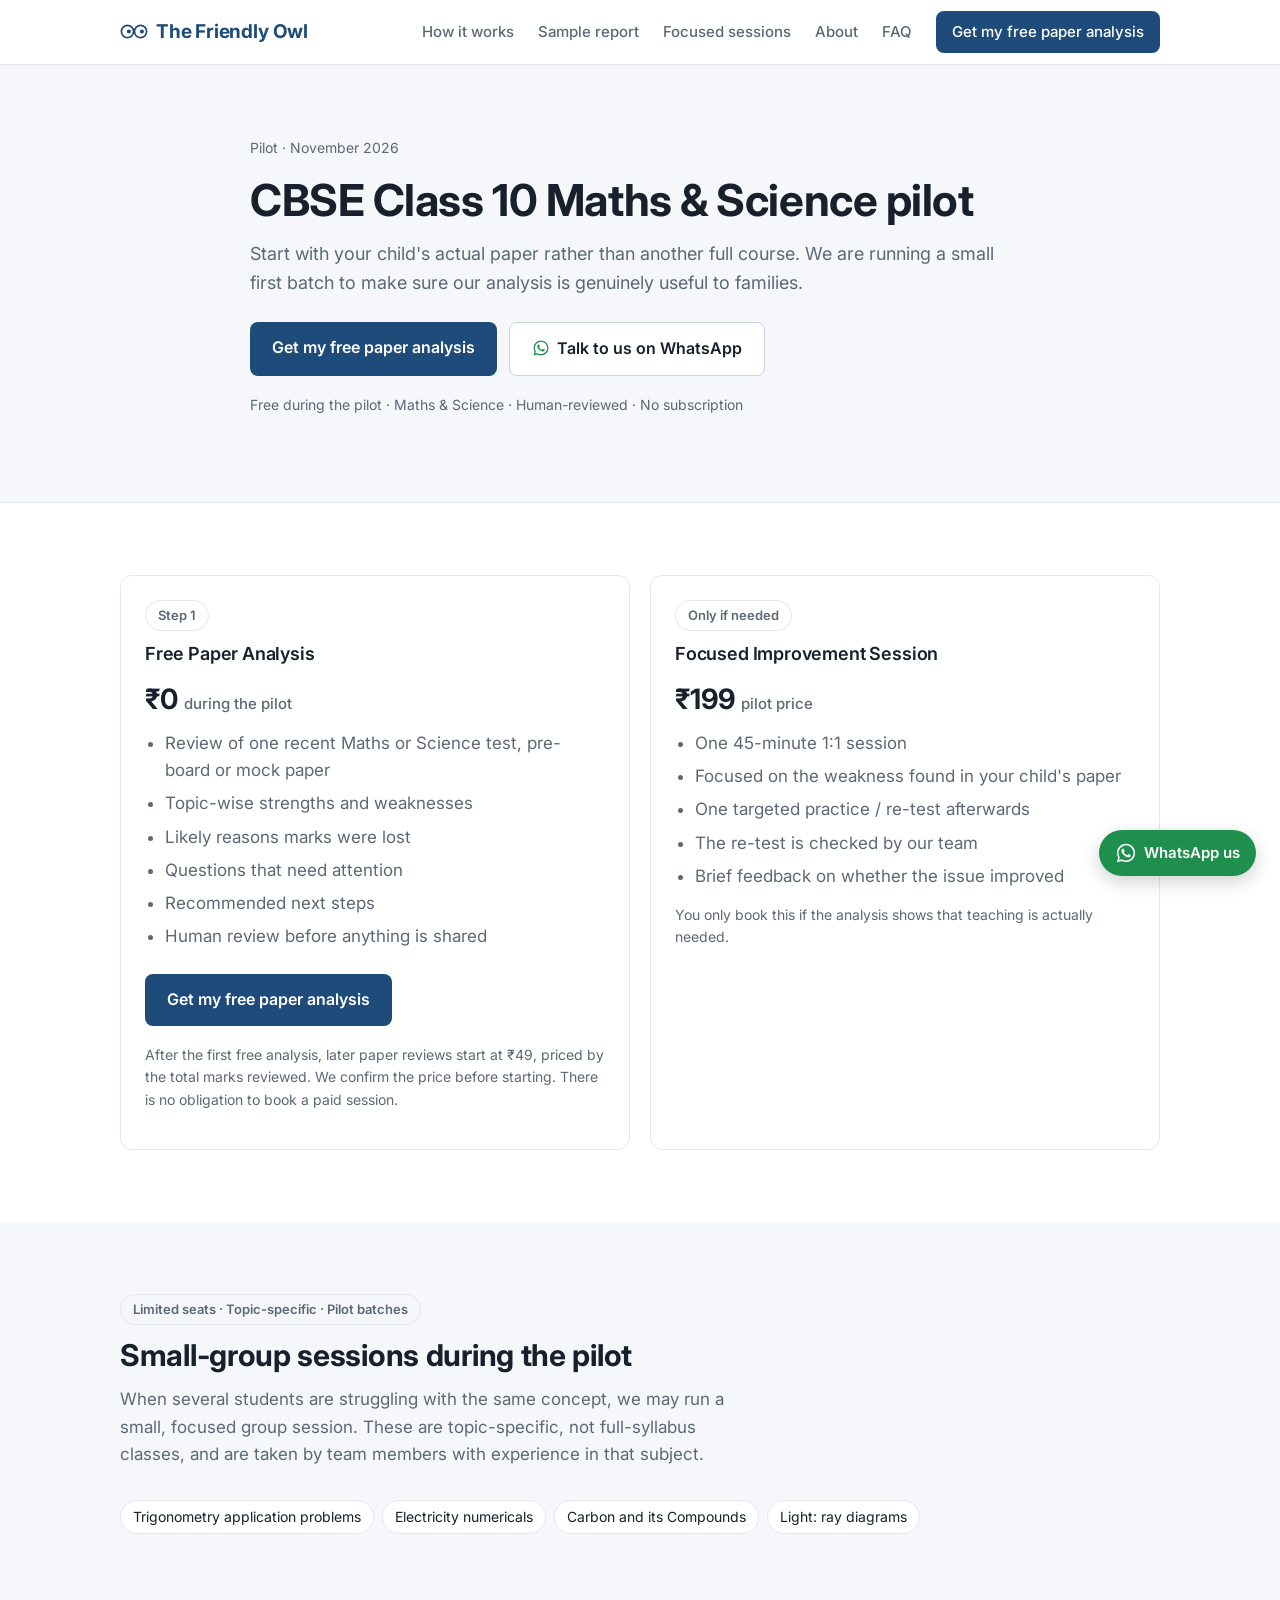
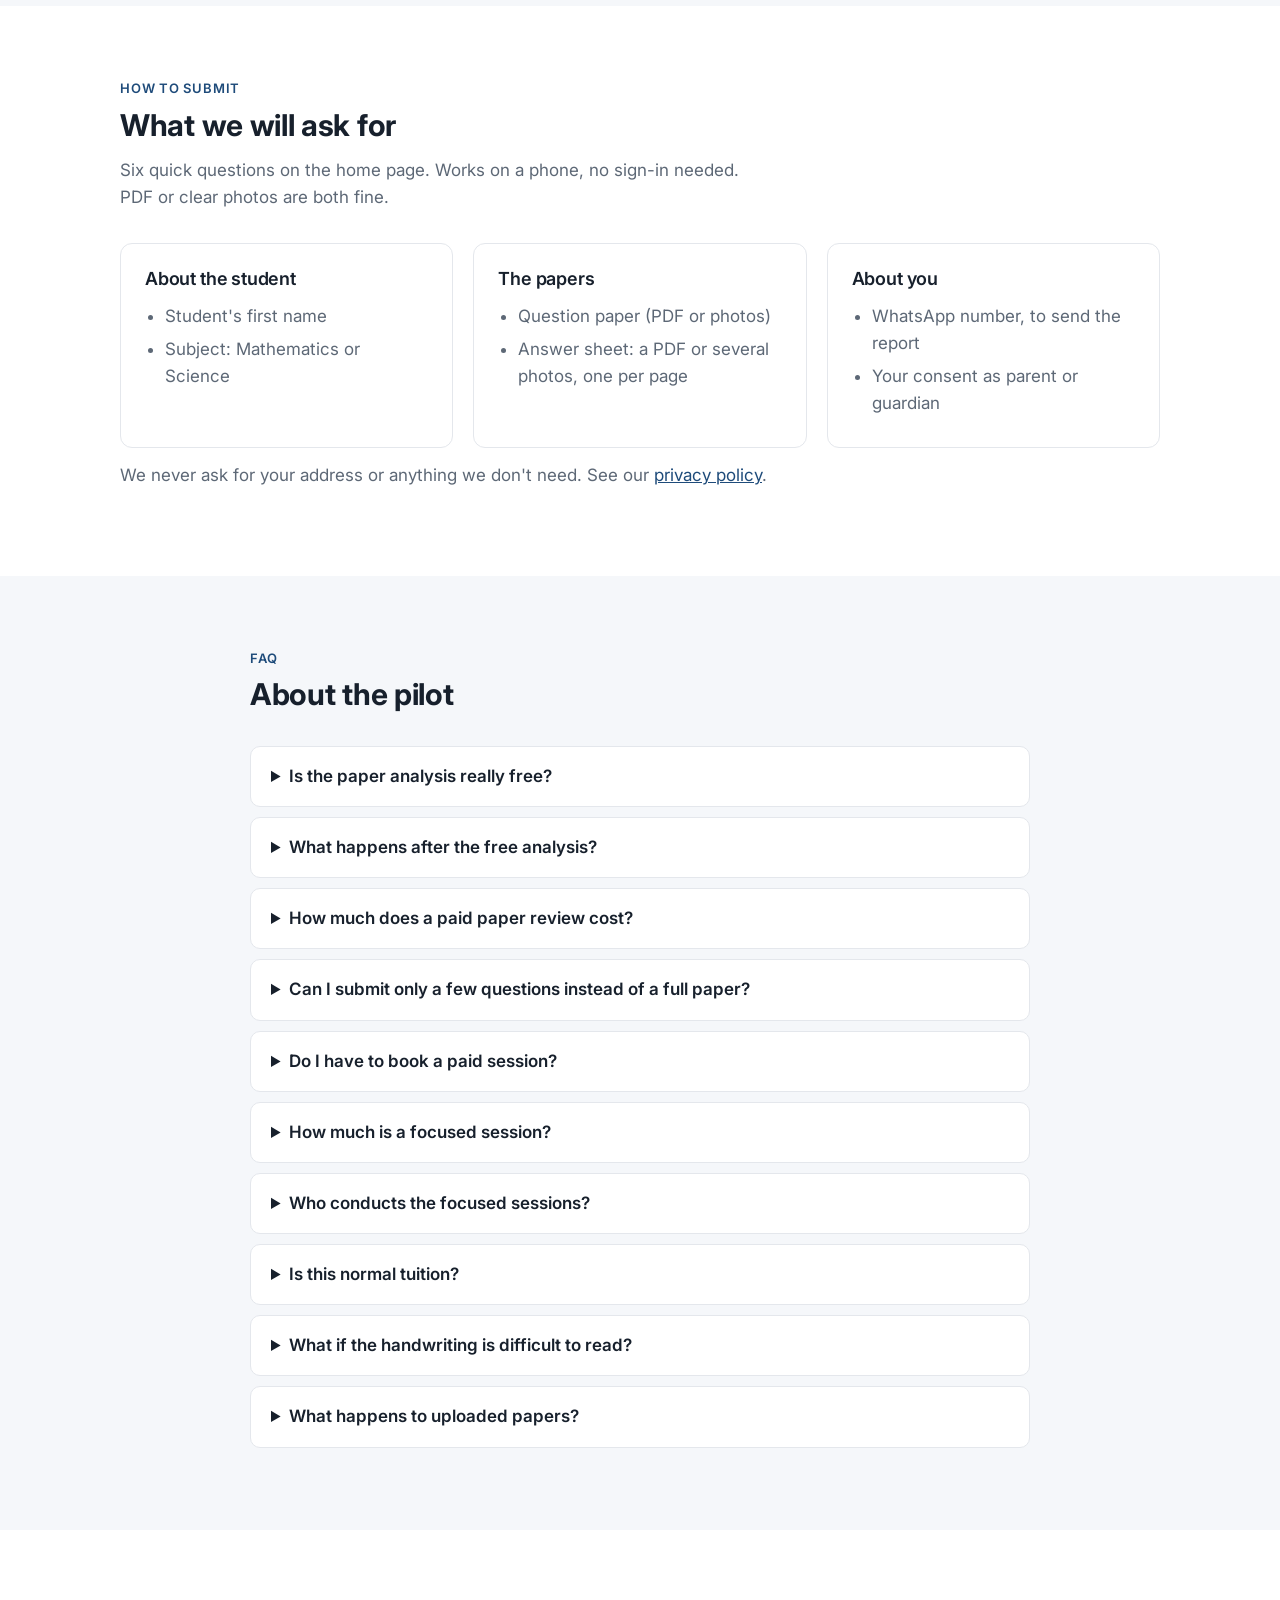
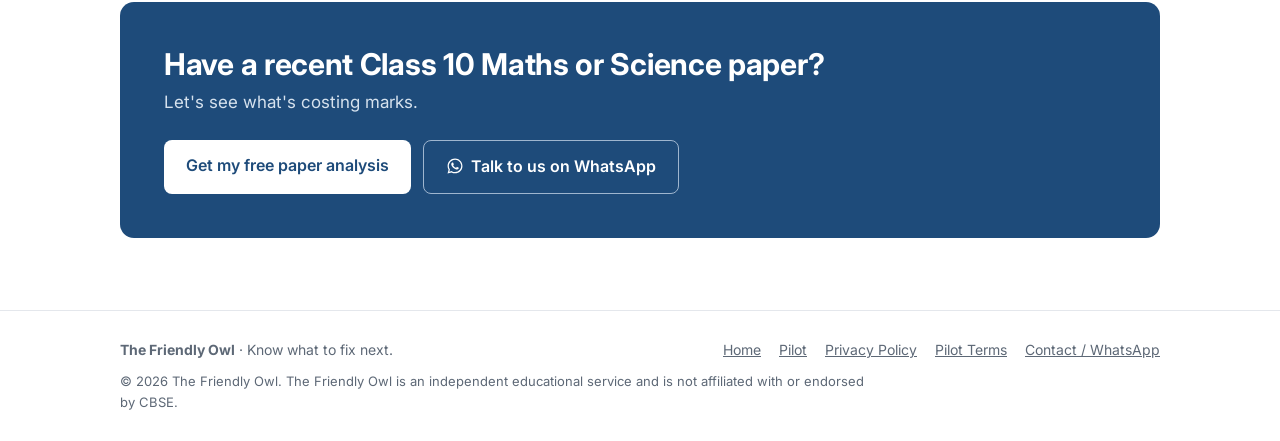
==== commit 23f20a86: "Switch upload form to embedded Fillout (multi-file answer sheets) - config.js: filloutId set; button" ====
--- a/pilot.html
+++ b/pilot.html
@@ -23,7 +23,7 @@
       <a href="index.html#sessions">Focused sessions</a>
       <a href="index.html#about">About</a>
       <a href="index.html#faq">FAQ</a>
-      <a class="btn btn-main" data-link="form" href="https://docs.google.com/forms/d/e/1FAIpQLSd7H9h8vQdZ05kHGxzQ58__gGJom7AU5RpTnGGtokOtcam-9w/viewform" target="_blank" rel="noopener">Get my free paper analysis</a>
+      <a class="btn btn-main" data-link="form" href="https://forms.fillout.com/t/kEBzU1z71qus" target="_blank" rel="noopener">Get my free paper analysis</a>
     </div>
   </div>
 </nav>
@@ -35,7 +35,7 @@
       <h1>CBSE Class 10 Maths &amp; Science pilot</h1>
       <p class="lead">Start with your child's actual paper rather than another full course. We are running a small first batch to make sure our analysis is genuinely useful to families.</p>
       <div class="btns">
-        <a class="btn btn-main" data-link="form" href="https://docs.google.com/forms/d/e/1FAIpQLSd7H9h8vQdZ05kHGxzQ58__gGJom7AU5RpTnGGtokOtcam-9w/viewform" target="_blank" rel="noopener">Get my free paper analysis</a>
+        <a class="btn btn-main" data-link="form" href="https://forms.fillout.com/t/kEBzU1z71qus" target="_blank" rel="noopener">Get my free paper analysis</a>
         
         <a class="btn btn-plain" data-link="whatsapp" href="https://wa.me/916361306106"><svg class="wa-ico" viewBox="0 0 24 24" aria-hidden="true"><path fill="currentColor" d="M12.04 2C6.58 2 2.13 6.45 2.13 11.91c0 1.75.46 3.45 1.32 4.95L2.05 22l5.25-1.38a9.9 9.9 0 0 0 4.74 1.21c5.46 0 9.91-4.45 9.91-9.91S17.5 2 12.04 2zm0 18.15a8.2 8.2 0 0 1-4.2-1.15l-.3-.18-3.12.82.83-3.04-.2-.31a8.24 8.24 0 1 1 6.99 3.86zm4.52-6.16c-.25-.12-1.47-.72-1.69-.81-.23-.08-.39-.12-.56.13-.16.25-.64.81-.79.97-.14.17-.29.19-.54.06-.25-.12-1.05-.39-1.99-1.23-.74-.66-1.23-1.47-1.38-1.72-.14-.25-.02-.38.11-.51.11-.11.25-.29.37-.43.13-.15.17-.25.25-.42.08-.16.04-.31-.02-.43-.06-.12-.56-1.34-.76-1.84-.2-.48-.41-.42-.56-.43h-.48c-.17 0-.43.06-.66.31-.23.25-.87.85-.87 2.07 0 1.22.89 2.4 1.01 2.56.12.17 1.75 2.67 4.23 3.74.59.26 1.05.41 1.41.52.59.19 1.13.16 1.56.1.48-.07 1.47-.6 1.67-1.18.21-.58.21-1.07.14-1.18-.06-.1-.22-.16-.47-.28z"/></svg>Talk to us on WhatsApp</a>
       </div>
@@ -59,7 +59,7 @@
           <li>Recommended next steps</li>
           <li>Human review before anything is shared</li>
         </ul>
-        <div class="btns"><a class="btn btn-main" data-link="form" href="https://docs.google.com/forms/d/e/1FAIpQLSd7H9h8vQdZ05kHGxzQ58__gGJom7AU5RpTnGGtokOtcam-9w/viewform" target="_blank" rel="noopener">Get my free paper analysis</a></div>
+        <div class="btns"><a class="btn btn-main" data-link="form" href="https://forms.fillout.com/t/kEBzU1z71qus" target="_blank" rel="noopener">Get my free paper analysis</a></div>
         <p class="note">After the first free analysis, later paper reviews start at ₹49, priced by the total marks reviewed. We confirm the price before starting. There is no obligation to book a paid session.</p>
       </div>
       <div class="card offer">
@@ -95,12 +95,12 @@
     <div class="section-head">
       <div class="label">How to submit</div>
       <h2>What we will ask for</h2>
-      <p class="muted">A short form that works on your phone. PDF or clear photos are both fine.</p>
+      <p class="muted">Six quick questions on the home page. Works on a phone, no sign-in needed. PDF or clear photos are both fine.</p>
     </div>
     <div class="grid" style="grid-template-columns:repeat(auto-fit,minmax(280px,1fr))">
-      <div class="card"><h3>About the student</h3><ul><li>Student's first name</li><li>Class and board (Class 10, CBSE)</li><li>Subject: Mathematics or Science</li><li>Type of exam: school test, pre-board, mock or other</li></ul></div>
-      <div class="card"><h3>The papers</h3><ul><li>Question paper</li><li>Answer sheet</li><li>Optional: the teacher-marked copy, and the score the school gave</li></ul></div>
-      <div class="card"><h3>About you</h3><ul><li>Parent or guardian name</li><li>WhatsApp number, to send the report</li><li>Email (optional)</li><li>Your consent as parent or guardian</li></ul></div>
+      <div class="card"><h3>About the student</h3><ul><li>Student's first name</li><li>Subject: Mathematics or Science</li></ul></div>
+      <div class="card"><h3>The papers</h3><ul><li>Question paper (PDF or photos)</li><li>Answer sheet: a PDF or several photos, one per page</li></ul></div>
+      <div class="card"><h3>About you</h3><ul><li>WhatsApp number, to send the report</li><li>Your consent as parent or guardian</li></ul></div>
     </div>
     <p class="muted small" style="margin-top:14px">We never ask for your address or anything we don't need. See our <a href="privacy.html">privacy policy</a>.</p>
   </div>
@@ -130,7 +130,7 @@
     <div class="cta">
       <div><h2 style="margin-bottom:6px">Have a recent Class 10 Maths or Science paper?</h2><p>Let's see what's costing marks.</p></div>
       <div class="btns" style="margin:0">
-        <a class="btn" data-link="form" href="https://docs.google.com/forms/d/e/1FAIpQLSd7H9h8vQdZ05kHGxzQ58__gGJom7AU5RpTnGGtokOtcam-9w/viewform" target="_blank" rel="noopener">Get my free paper analysis</a>
+        <a class="btn" data-link="form" href="https://forms.fillout.com/t/kEBzU1z71qus" target="_blank" rel="noopener">Get my free paper analysis</a>
         <a class="btn btn-plain on-dark" data-link="whatsapp" href="https://wa.me/916361306106"><svg class="wa-ico" viewBox="0 0 24 24" aria-hidden="true"><path fill="currentColor" d="M12.04 2C6.58 2 2.13 6.45 2.13 11.91c0 1.75.46 3.45 1.32 4.95L2.05 22l5.25-1.38a9.9 9.9 0 0 0 4.74 1.21c5.46 0 9.91-4.45 9.91-9.91S17.5 2 12.04 2zm0 18.15a8.2 8.2 0 0 1-4.2-1.15l-.3-.18-3.12.82.83-3.04-.2-.31a8.24 8.24 0 1 1 6.99 3.86zm4.52-6.16c-.25-.12-1.47-.72-1.69-.81-.23-.08-.39-.12-.56.13-.16.25-.64.81-.79.97-.14.17-.29.19-.54.06-.25-.12-1.05-.39-1.99-1.23-.74-.66-1.23-1.47-1.38-1.72-.14-.25-.02-.38.11-.51.11-.11.25-.29.37-.43.13-.15.17-.25.25-.42.08-.16.04-.31-.02-.43-.06-.12-.56-1.34-.76-1.84-.2-.48-.41-.42-.56-.43h-.48c-.17 0-.43.06-.66.31-.23.25-.87.85-.87 2.07 0 1.22.89 2.4 1.01 2.56.12.17 1.75 2.67 4.23 3.74.59.26 1.05.41 1.41.52.59.19 1.13.16 1.56.1.48-.07 1.47-.6 1.67-1.18.21-.58.21-1.07.14-1.18-.06-.1-.22-.16-.47-.28z"/></svg>Talk to us on WhatsApp</a>
       </div>
     </div>
--- a/style.css
+++ b/style.css
@@ -237,3 +237,6 @@
 .slabs li:last-child{border-bottom:0}
 details .slabs{max-width:320px}
 @media(max-width:760px){.review-price{grid-template-columns:1fr}}
+
+/* Fillout embed */
+.fillout-card{padding:8px}
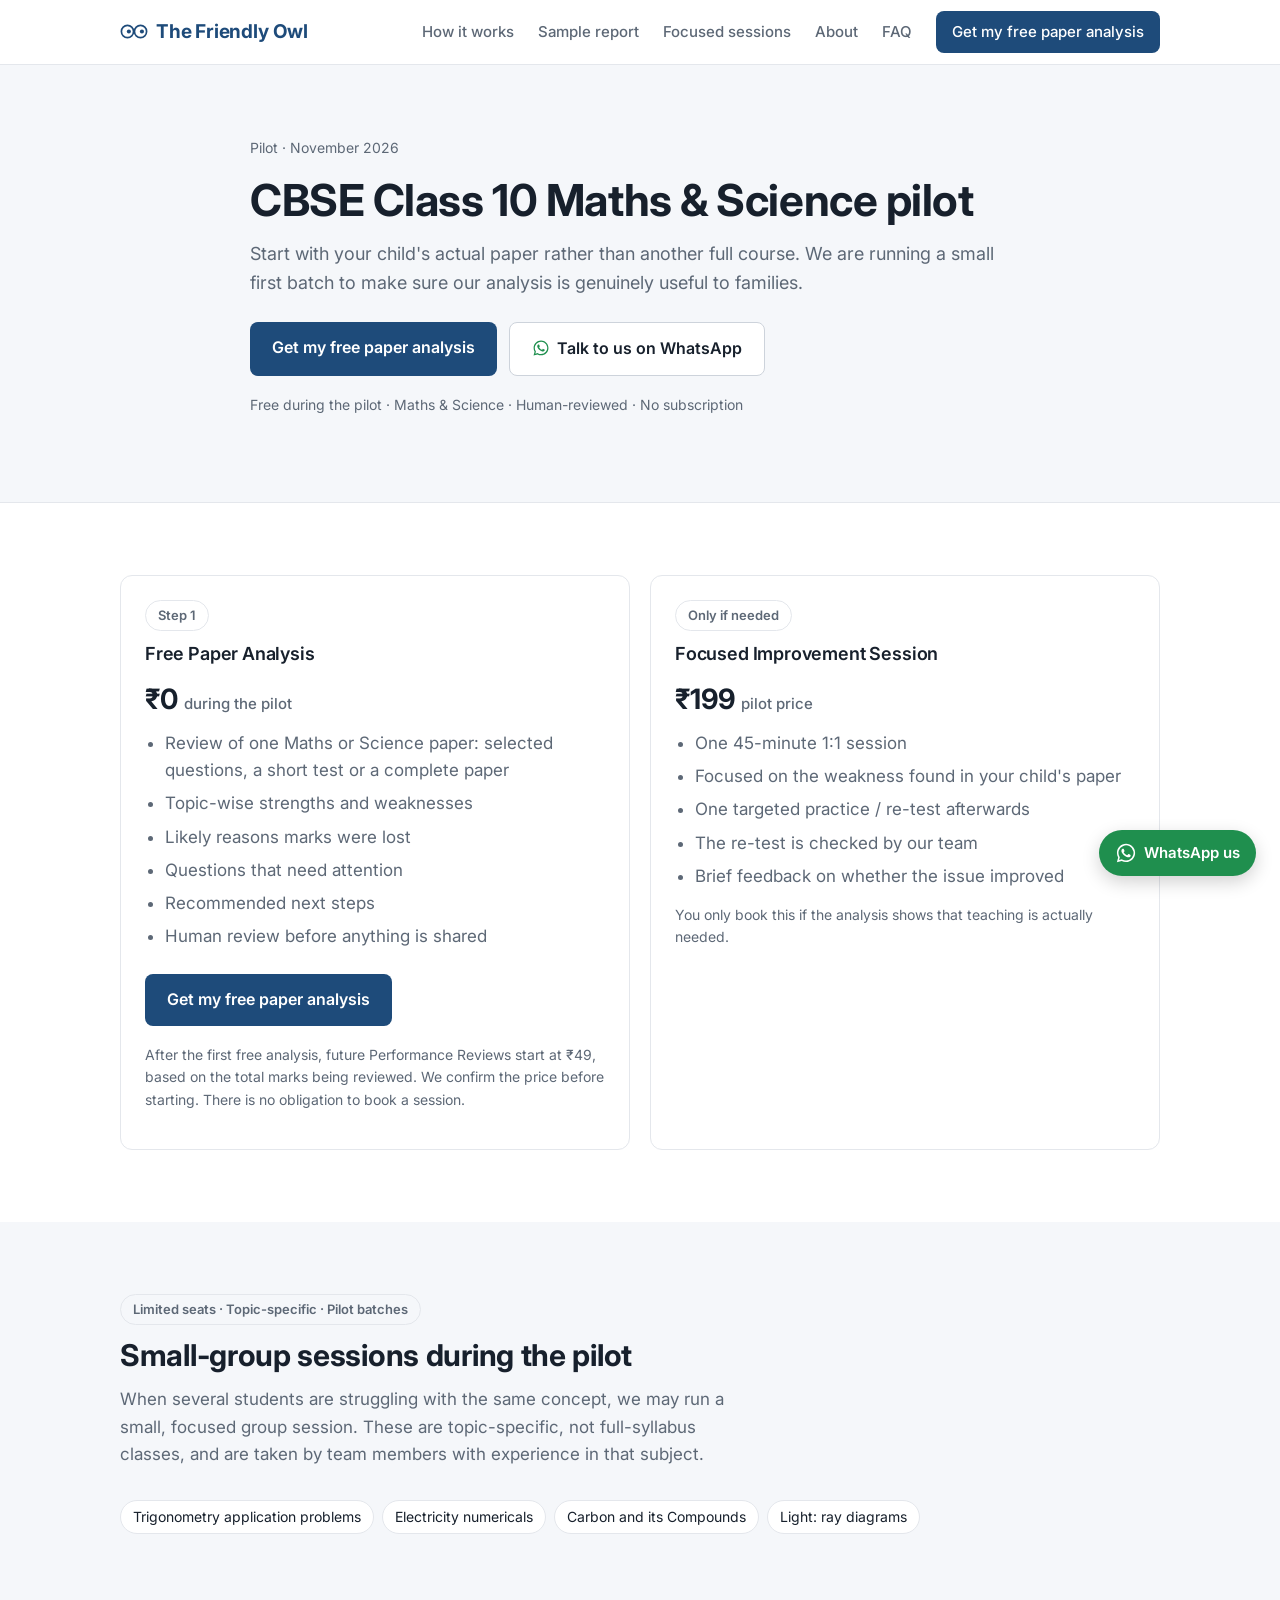
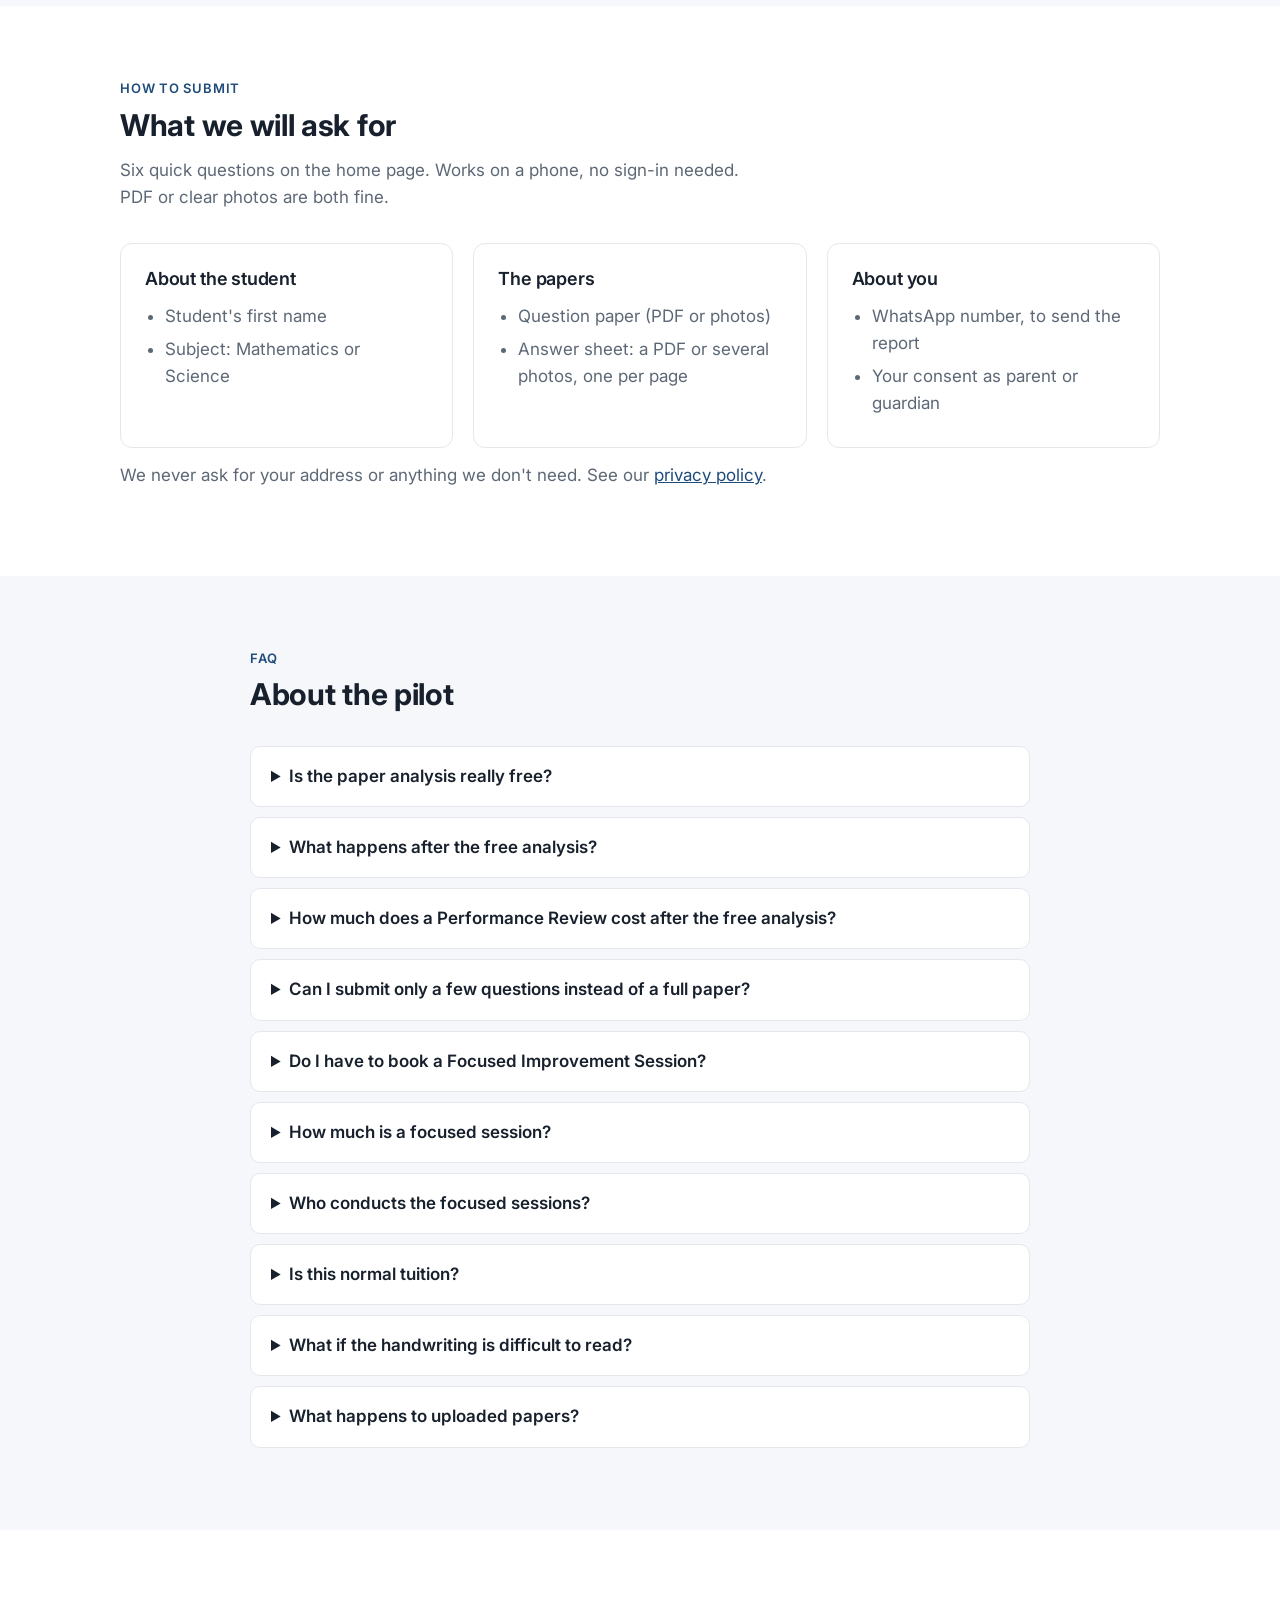
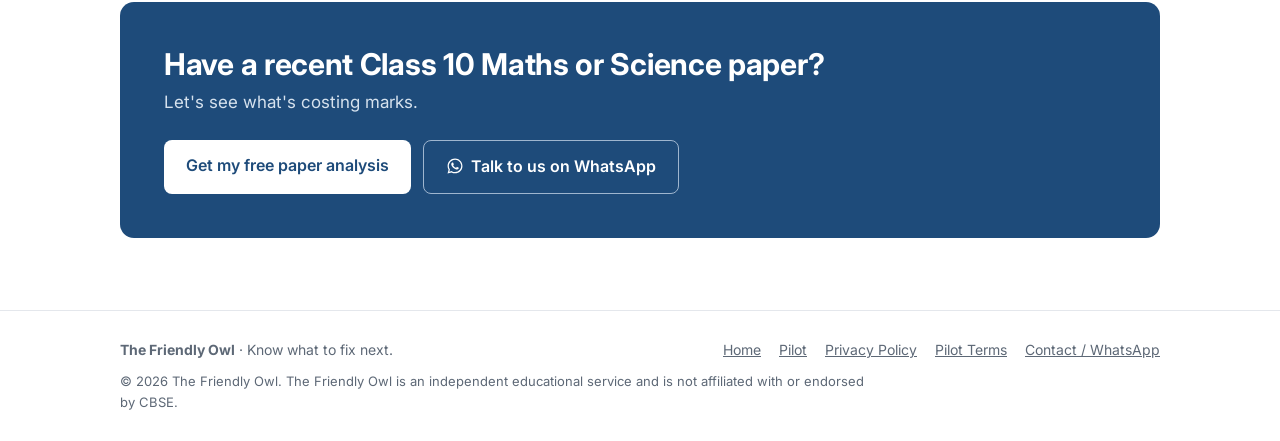
==== commit eea43906: "Edit 5: Performance Review naming, pricing by total marks, price list moved to FAQ - Main box: first" ====
--- a/pilot.html
+++ b/pilot.html
@@ -52,7 +52,7 @@
         <h3>Free Paper Analysis</h3>
         <div class="price">₹0 <small>during the pilot</small></div>
         <ul>
-          <li>Review of one recent Maths or Science test, pre-board or mock paper</li>
+          <li>Review of one Maths or Science paper: selected questions, a short test or a complete paper</li>
           <li>Topic-wise strengths and weaknesses</li>
           <li>Likely reasons marks were lost</li>
           <li>Questions that need attention</li>
@@ -60,7 +60,7 @@
           <li>Human review before anything is shared</li>
         </ul>
         <div class="btns"><a class="btn btn-main" data-link="form" href="https://forms.fillout.com/t/kEBzU1z71qus" target="_blank" rel="noopener">Get my free paper analysis</a></div>
-        <p class="note">After the first free analysis, later paper reviews start at ₹49, priced by the total marks reviewed. We confirm the price before starting. There is no obligation to book a paid session.</p>
+        <p class="note">After the first free analysis, future Performance Reviews start at ₹49, based on the total marks being reviewed. We confirm the price before starting. There is no obligation to book a session.</p>
       </div>
       <div class="card offer">
         <span class="badge">Only if needed</span>
@@ -112,11 +112,11 @@
       <div class="label">FAQ</div>
       <h2>About the pilot</h2>
     </div>
-    <details><summary>Is the paper analysis really free?</summary><p>Yes. During the pilot, the first CBSE Class 10 Maths or Science paper analysis for a student is free.</p></details>
-    <details><summary>What happens after the free analysis?</summary><p>Subsequent paper reviews are paid and are priced based on the total marks being reviewed. Smaller tests cost less than full exam papers.</p></details>
-    <details><summary>How much does a paid paper review cost?</summary><p>Pilot pricing starts at ₹49 for shorter tests. The review price depends on the total marks covered by the paper or selected questions, and we confirm the price before starting.</p><ul class="slabs"><li><span>Up to 20 marks</span><b>₹49</b></li><li><span>21–40 marks</span><b>₹79</b></li><li><span>41–60 marks</span><b>₹119</b></li><li><span>61–80 marks</span><b>₹149</b></li></ul></details>
+    <details><summary>Is the paper analysis really free?</summary><p>Yes. During the pilot, one student’s first CBSE Class 10 Maths or Science paper analysis is free. You can submit selected questions, a short test or a complete paper.</p></details>
+    <details><summary>What happens after the free analysis?</summary><p>Later papers are checked as Performance Reviews, priced based on the total marks being reviewed. Smaller tests cost less than full exam papers. Booking a Focused Improvement Session is always optional.</p></details>
+    <details id="faq-pricing"><summary>How much does a Performance Review cost after the free analysis?</summary><p>Pilot pricing is based on the total marks being reviewed:</p><ul class="slabs"><li><span>Up to 20 marks</span><b>₹49</b></li><li><span>21–40 marks</span><b>₹79</b></li><li><span>41–60 marks</span><b>₹119</b></li><li><span>61–80 marks</span><b>₹149</b></li></ul><p>We confirm the price before starting the review. The same pricing applies to Maths and Science. If the marks aren’t clear on the paper, we confirm the price after checking your submission.</p></details>
     <details><summary>Can I submit only a few questions instead of a full paper?</summary><p>Yes. You can submit a chapter test, selected questions or part of an exam. Pricing is based on the total marks being reviewed.</p></details>
-    <details><summary>Do I have to book a paid session?</summary><p>No. The paper analysis is independent.</p></details>
+    <details><summary>Do I have to book a Focused Improvement Session?</summary><p>No. The paper analysis is independent.</p></details>
     <details><summary>How much is a focused session?</summary><p>The pilot price is ₹199. It includes one 45-minute focused session and one targeted practice/re-test that we check afterwards.</p></details>
     <details><summary>Who conducts the focused sessions?</summary><p>Our focused sessions are conducted by members of The Friendly Owl mentoring team, who have several years of experience teaching Mathematics and Science.</p></details>
     <details><summary>Is this normal tuition?</summary><p>No. We start from the student's actual test performance and focus only on the areas that need help.</p></details>
--- a/style.css
+++ b/style.css
@@ -240,3 +240,7 @@
 
 /* Fillout embed */
 .fillout-card{padding:8px}
+details .slabs{margin:10px 0}
+details .slabs li{font-size:15px}
+.review-price{grid-template-columns:1fr}
+details[id],section[id]{scroll-margin-top:84px}
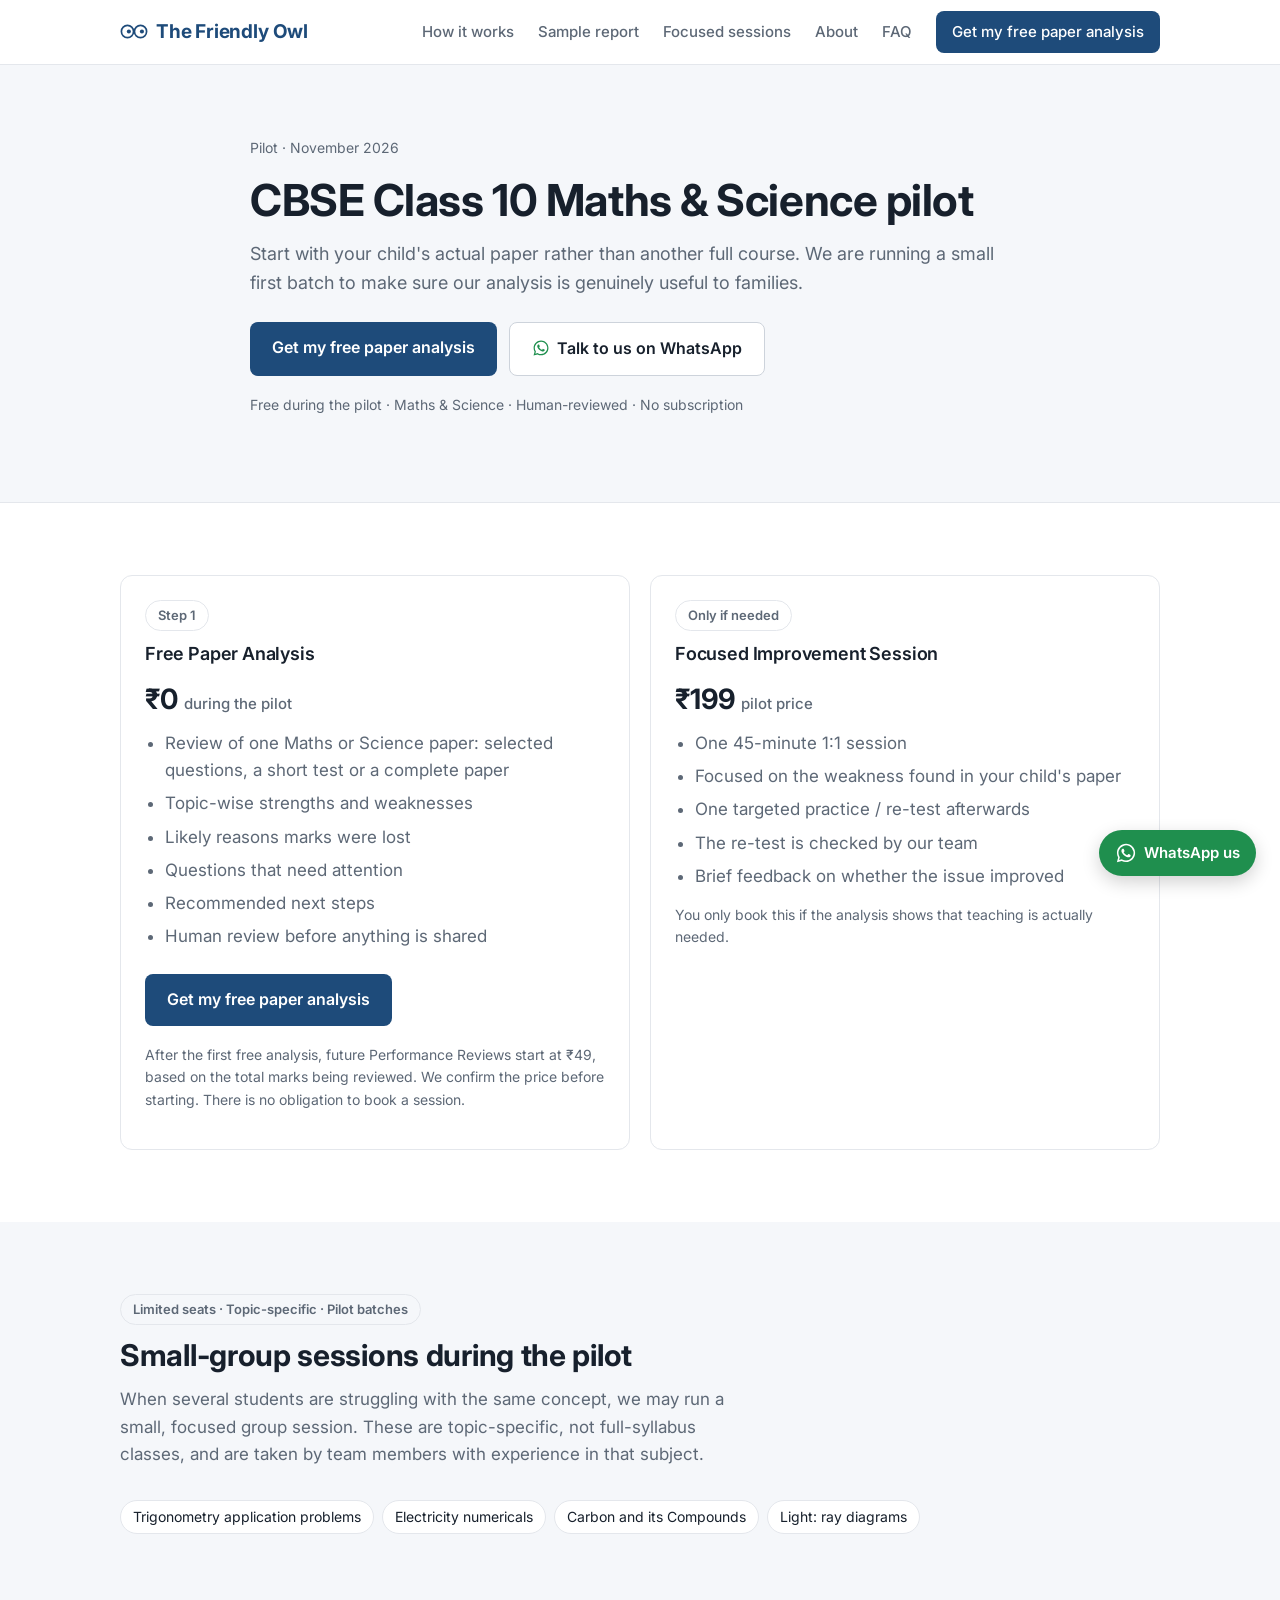
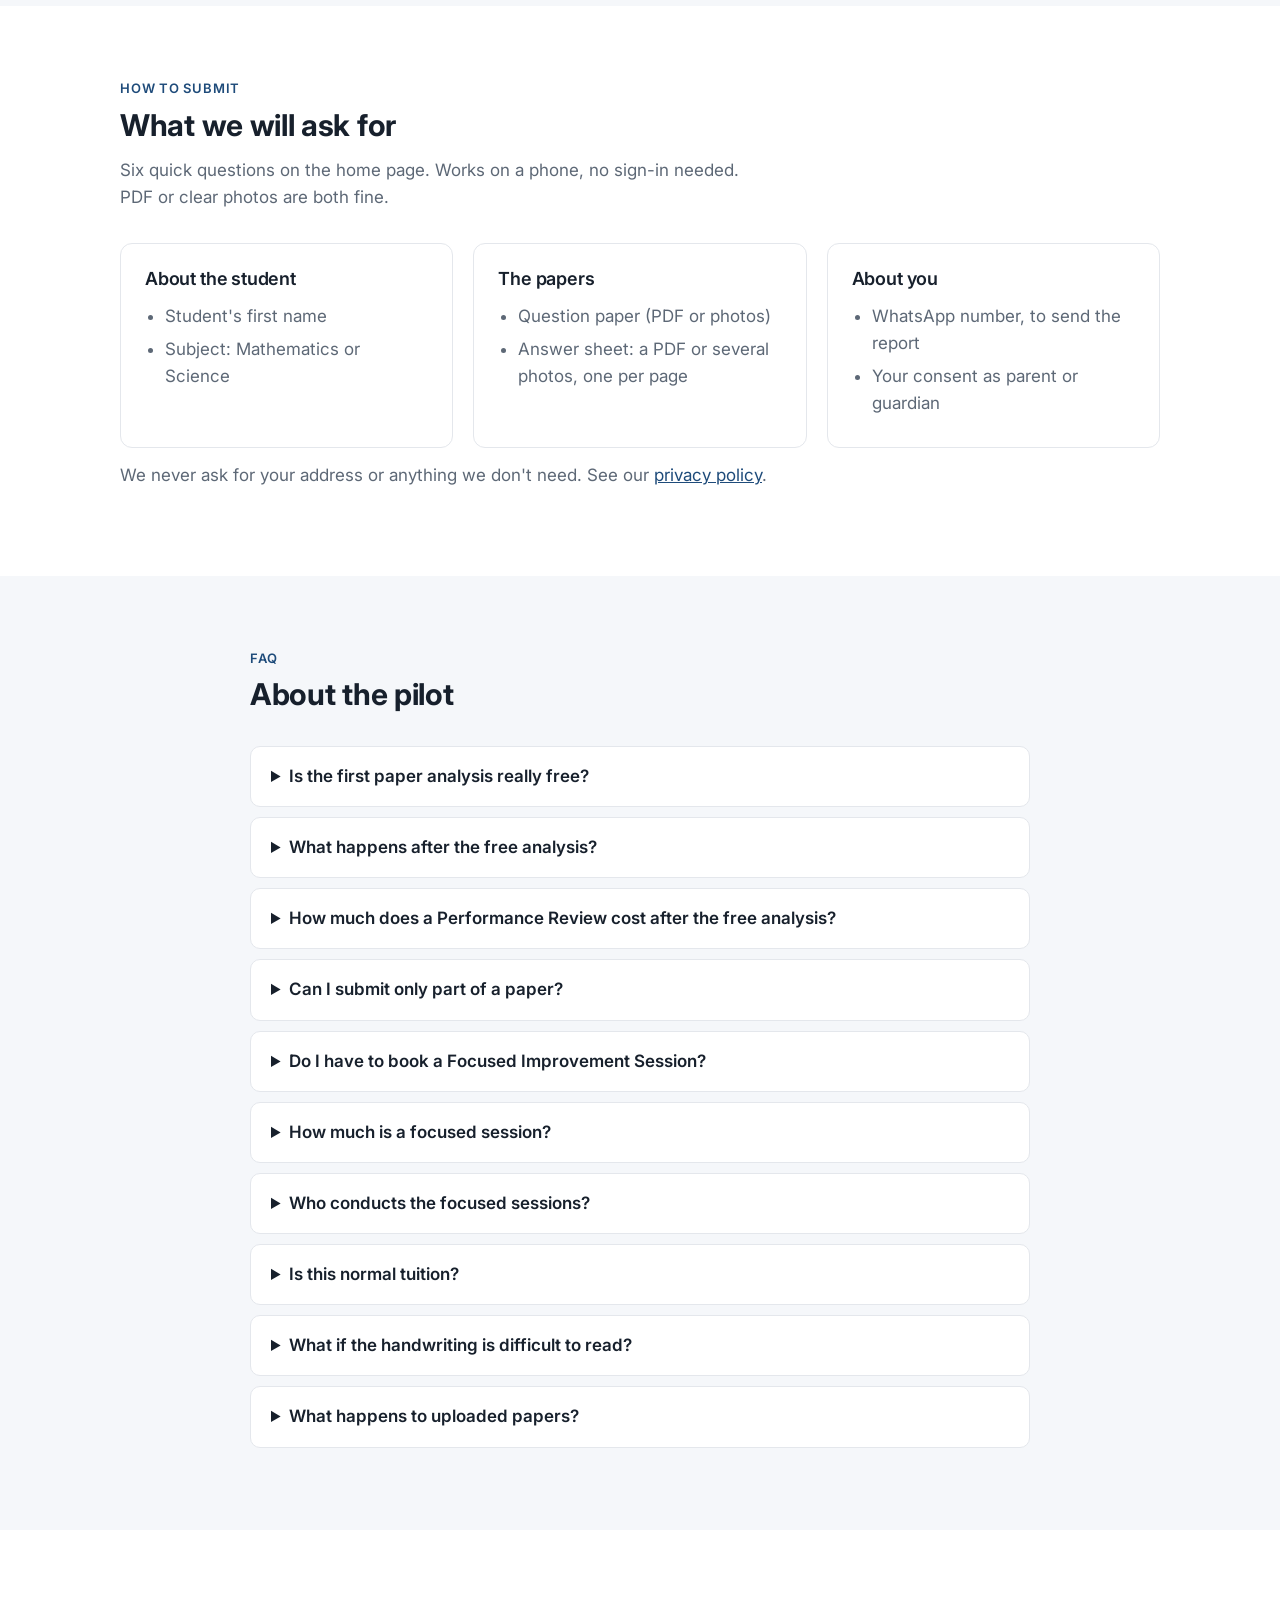
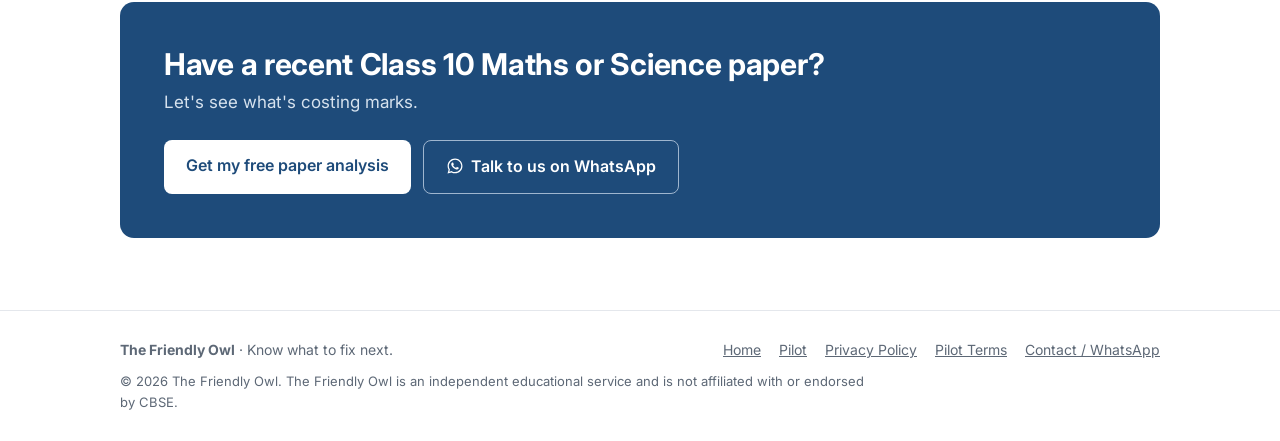
==== commit 697614d8: "Edit 6: pricing and FAQ wording, privacy sentence on how papers are used Co-Authored-By: Claude Opus" ====
--- a/pilot.html
+++ b/pilot.html
@@ -112,10 +112,10 @@
       <div class="label">FAQ</div>
       <h2>About the pilot</h2>
     </div>
-    <details><summary>Is the paper analysis really free?</summary><p>Yes. During the pilot, one student’s first CBSE Class 10 Maths or Science paper analysis is free. You can submit selected questions, a short test or a complete paper.</p></details>
-    <details><summary>What happens after the free analysis?</summary><p>Later papers are checked as Performance Reviews, priced based on the total marks being reviewed. Smaller tests cost less than full exam papers. Booking a Focused Improvement Session is always optional.</p></details>
+    <details><summary>Is the first paper analysis really free?</summary><p>Yes. During the pilot, the first CBSE Class 10 Maths or Science paper analysis for a student is free.</p></details>
+    <details><summary>What happens after the free analysis?</summary><p>Future Performance Reviews are paid and are priced based on the total marks being reviewed. Smaller tests and selected questions cost less than full exam papers.</p></details>
     <details id="faq-pricing"><summary>How much does a Performance Review cost after the free analysis?</summary><p>Pilot pricing is based on the total marks being reviewed:</p><ul class="slabs"><li><span>Up to 20 marks</span><b>₹49</b></li><li><span>21–40 marks</span><b>₹79</b></li><li><span>41–60 marks</span><b>₹119</b></li><li><span>61–80 marks</span><b>₹149</b></li></ul><p>We confirm the price before starting the review. The same pricing applies to Maths and Science. If the marks aren’t clear on the paper, we confirm the price after checking your submission.</p></details>
-    <details><summary>Can I submit only a few questions instead of a full paper?</summary><p>Yes. You can submit a chapter test, selected questions or part of an exam. Pricing is based on the total marks being reviewed.</p></details>
+    <details><summary>Can I submit only part of a paper?</summary><p>Yes. You can submit selected questions, a chapter test or part of an exam. Pricing for future Performance Reviews is based on the total marks being reviewed.</p></details>
     <details><summary>Do I have to book a Focused Improvement Session?</summary><p>No. The paper analysis is independent.</p></details>
     <details><summary>How much is a focused session?</summary><p>The pilot price is ₹199. It includes one 45-minute focused session and one targeted practice/re-test that we check afterwards.</p></details>
     <details><summary>Who conducts the focused sessions?</summary><p>Our focused sessions are conducted by members of The Friendly Owl mentoring team, who have several years of experience teaching Mathematics and Science.</p></details>
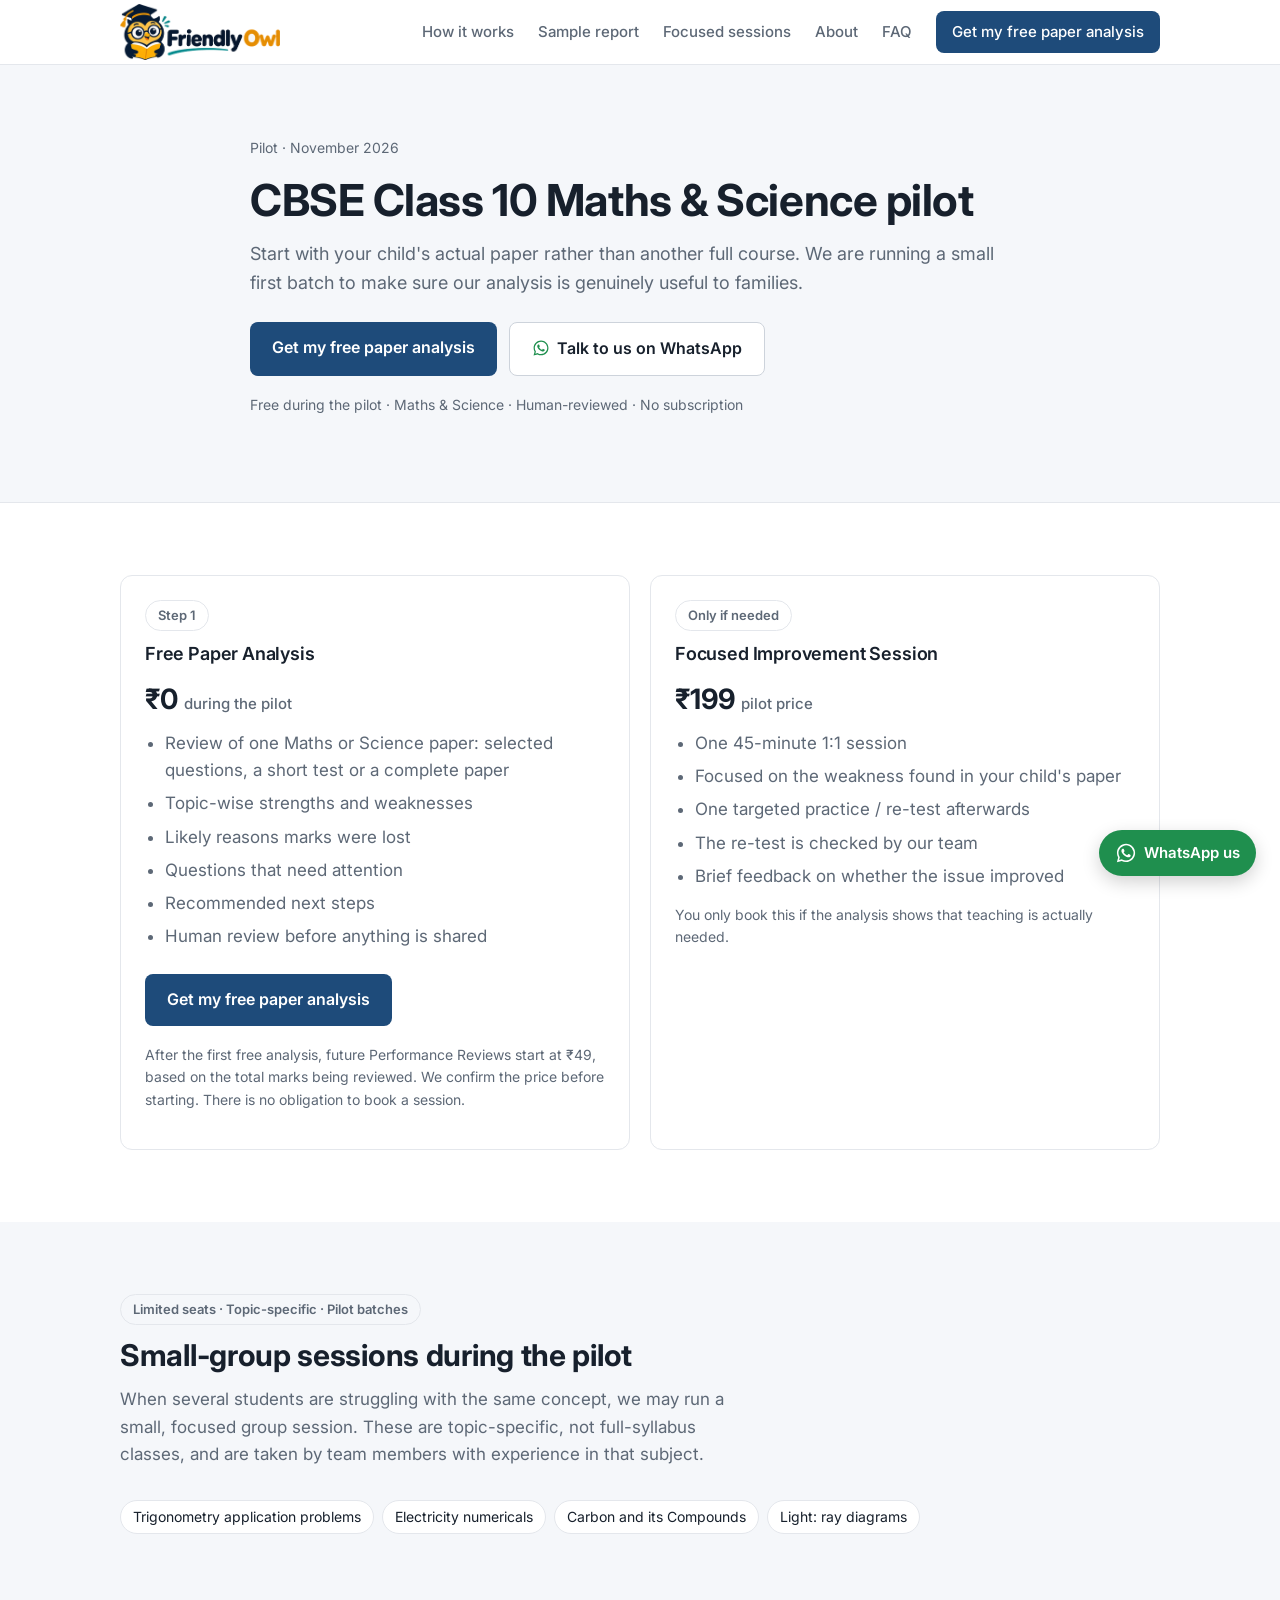
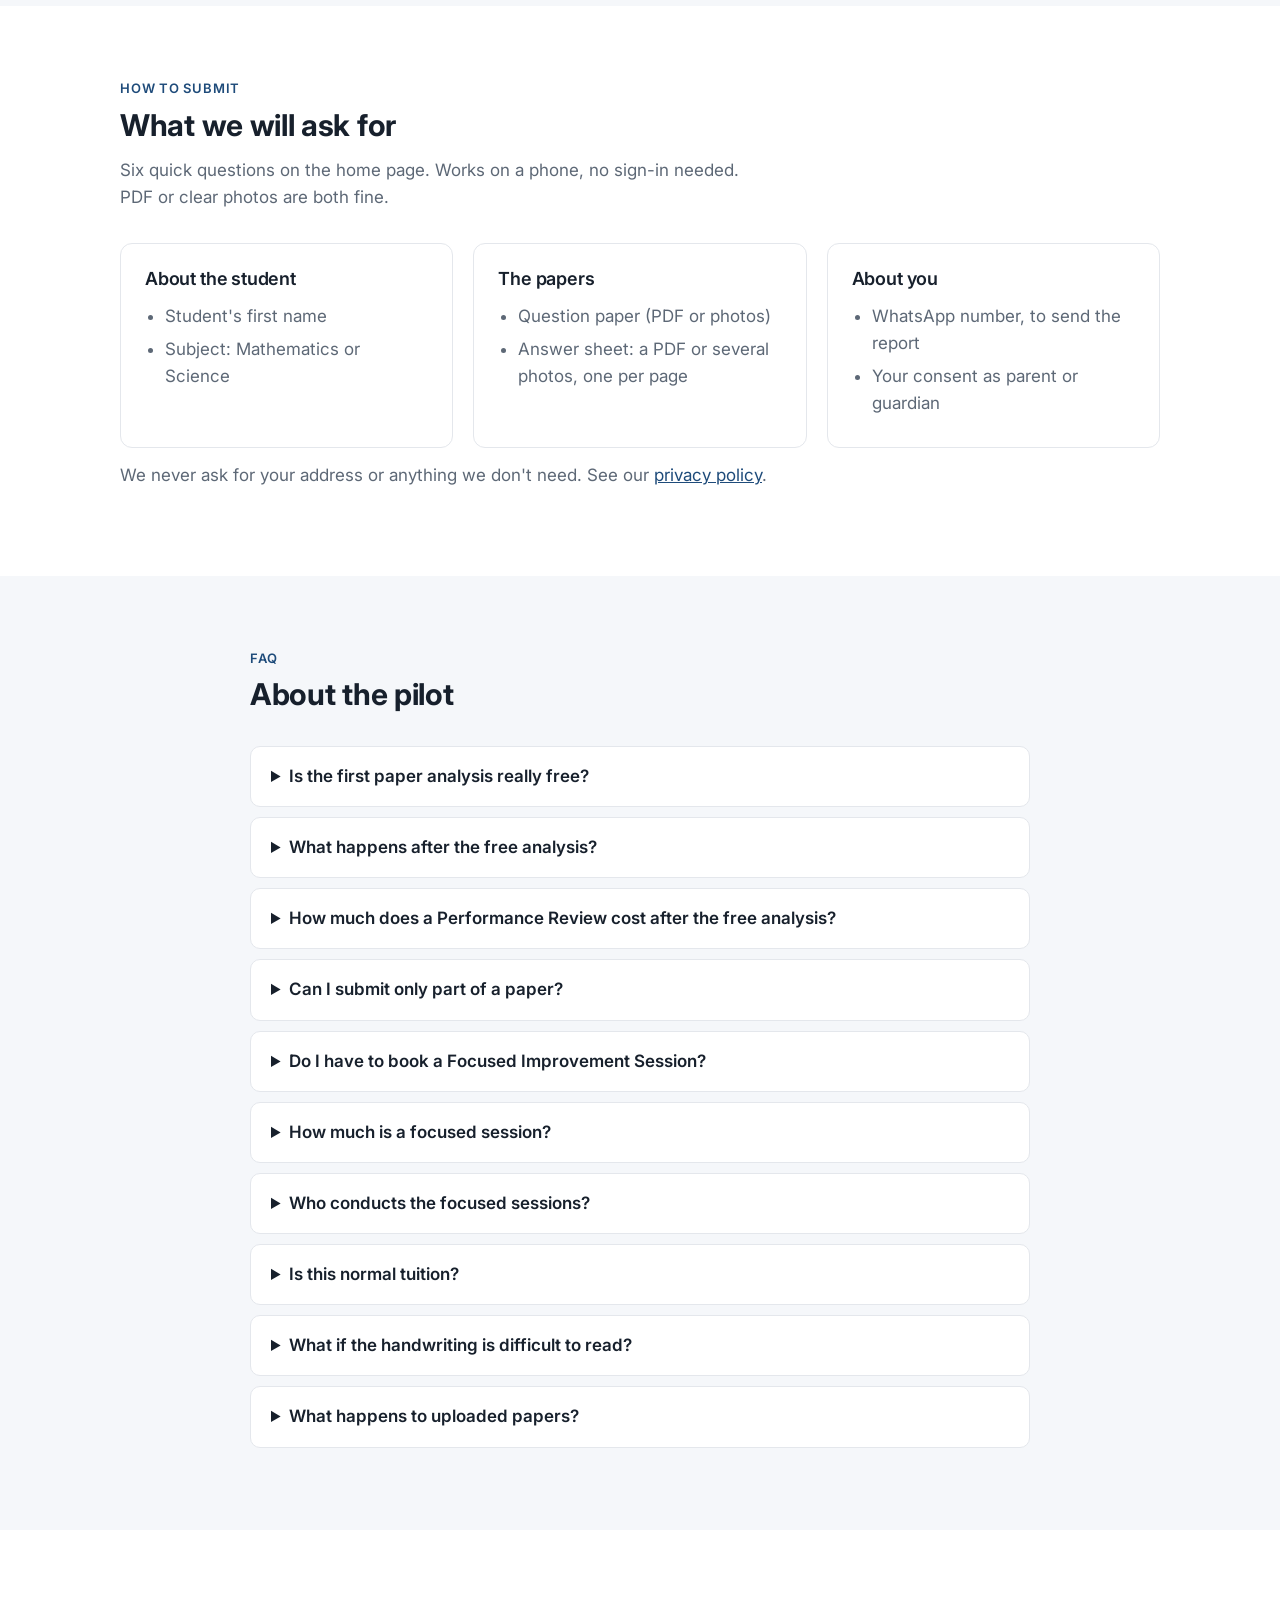
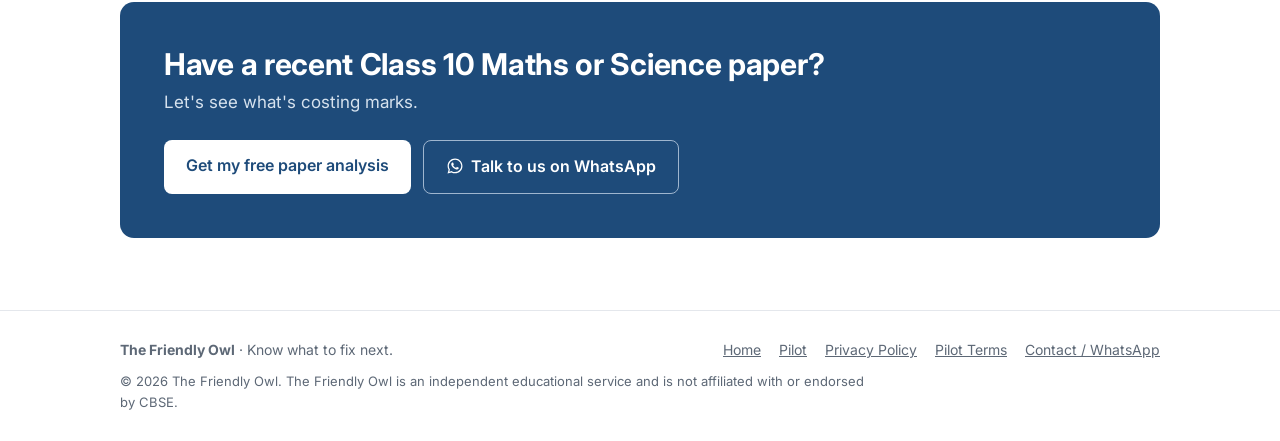
==== commit 1b4a7497: "Use the new Friendly Owl logo in the header, add favicon and link-preview image Co-Authored-By: Clau" ====
--- a/pilot.html
+++ b/pilot.html
@@ -11,12 +11,14 @@
 <link rel="preconnect" href="https://fonts.googleapis.com">
 <link href="https://fonts.googleapis.com/css2?family=Inter:wght@400;500;600;700&display=swap" rel="stylesheet">
 <link rel="stylesheet" href="style.css">
+<link rel="icon" type="image/png" href="img/favicon.png">
+<link rel="apple-touch-icon" href="img/owl-180.png">
 </head>
 <body>
 
 <nav aria-label="Main">
   <div class="wrap">
-    <a class="brand" href="index.html" aria-label="The Friendly Owl, home"><svg class="mark" viewBox="0 0 30 18" aria-hidden="true"><circle cx="8" cy="9" r="6.5"/><circle cx="22" cy="9" r="6.5"/><circle class="pupil" cx="9.5" cy="9" r="2.2"/><circle class="pupil" cx="23.5" cy="9" r="2.2"/></svg><span data-text="brand">The Friendly Owl</span></a>
+    <a class="brand" href="index.html" aria-label="The Friendly Owl, home"><img class="logo" src="img/logo.png" width="343" height="120" alt="The Friendly Owl"></a>
     <div class="links">
       <a href="index.html#how">How it works</a>
       <a href="index.html#sample">Sample report</a>
--- a/style.css
+++ b/style.css
@@ -244,3 +244,7 @@
 details .slabs li{font-size:15px}
 .review-price{grid-template-columns:1fr}
 details[id],section[id]{scroll-margin-top:84px}
+
+/* Logo image (Nov 2026) */
+.brand .logo{display:block;height:56px;width:auto}
+@media(max-width:480px){.brand .logo{height:40px}}
